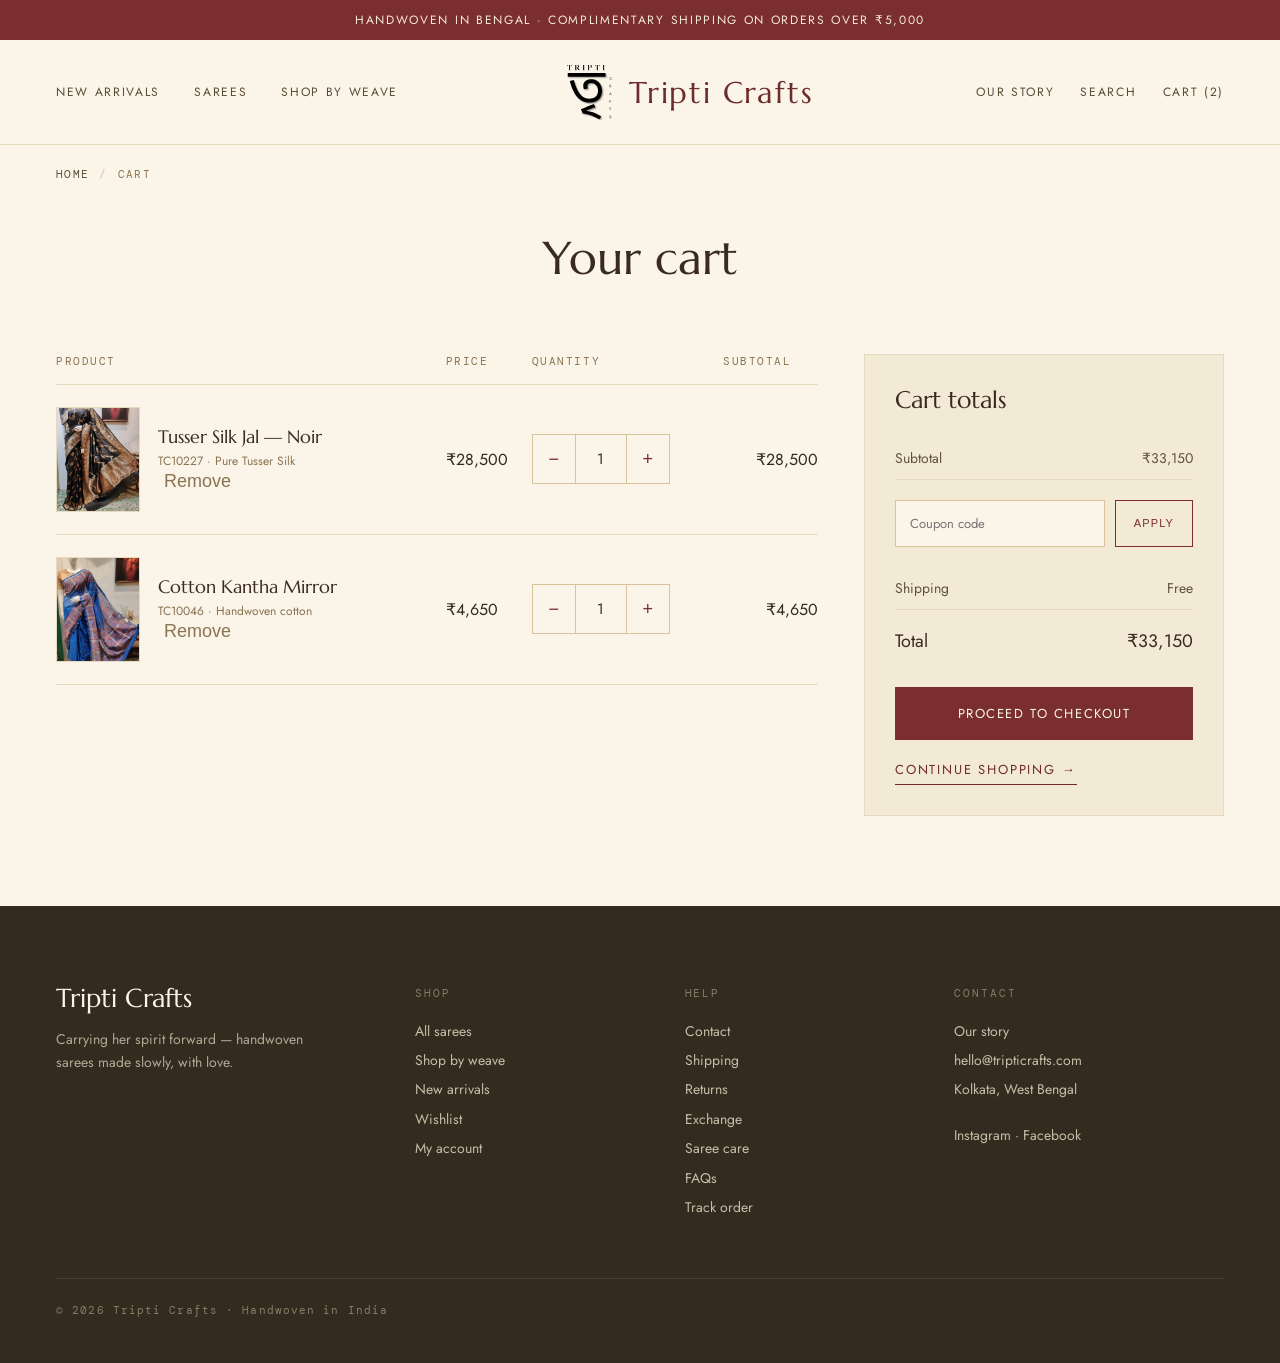
==== cart.html @ ef6ab00b "Add shop, track order, and wishlist pages with responsive design and navigation" ====
<!DOCTYPE html>
<html lang="en">
<head>
<meta charset="utf-8">
<meta name="viewport" content="width=device-width, initial-scale=1">
<title>Cart — Tripti Crafts</title>
<link rel="preconnect" href="https://fonts.googleapis.com">
<link rel="preconnect" href="https://fonts.gstatic.com" crossorigin>
<link href="https://fonts.googleapis.com/css2?family=Marcellus&family=Noto+Serif+Bengali:wght@400;500&family=Jost:wght@300;400;500&family=DM+Mono:wght@400;500&display=swap" rel="stylesheet">
<link rel="stylesheet" href="warm-heritage.css">
</head>
<body>

<div class="announce">Handwoven in Bengal · Complimentary shipping on orders over ₹5,000</div>

<div class="topbar">
  <input type="checkbox" id="nav-toggle" class="nav-toggle" hidden>
  <header class="hdr">
    <label for="nav-toggle" class="hdr__burger" aria-label="Toggle menu">
      <svg class="icon" viewBox="0 0 24 24" fill="none" stroke="currentColor" stroke-width="1.5" stroke-linecap="round" aria-hidden="true"><path d="M3 6h18M3 12h18M3 18h18"/></svg>
    </label>
    <nav class="hdr__nav hdr__nav--left">
      <a href="shop.html">New Arrivals</a>
      <a href="shop.html">Sarees</a>
      <a href="shop.html">Shop by Weave</a>
    </nav>
    <a href="index.html" class="hdr__brand"><img src="logo.svg" class="hdr__logo" alt=""><span>Tripti Crafts</span></a>
    <nav class="hdr__nav hdr__nav--right">
      <a href="our-story.html">Our Story</a>
      <a href="shop.html">Search</a>
      <a href="cart.html">Cart (2)</a>
    </nav>
    <div class="hdr__actions">
      <a href="wishlist.html" aria-label="Wishlist">
        <svg class="icon" viewBox="0 0 24 24" fill="none" stroke="currentColor" stroke-width="1.5" stroke-linecap="round" stroke-linejoin="round" aria-hidden="true"><path d="M12 20.5S3.8 15.4 3.8 9.6A4.3 4.3 0 0 1 12 7.7a4.3 4.3 0 0 1 8.2 1.9c0 5.8-8.2 10.9-8.2 10.9Z"/></svg>
      </a>
      <a href="cart.html" aria-label="Cart">
        <svg class="icon" viewBox="0 0 24 24" fill="none" stroke="currentColor" stroke-width="1.5" stroke-linecap="round" stroke-linejoin="round" aria-hidden="true"><path d="M5.5 8h13l-1 11.5a1.5 1.5 0 0 1-1.5 1.4H8a1.5 1.5 0 0 1-1.5-1.4Z"/><path d="M9 8V6.5a3 3 0 1 1 6 0V8"/></svg>
      </a>
    </div>
  </header>

  <div class="msearch">
    <form class="msearch__form" onsubmit="return false">
      <svg class="icon msearch__icon" viewBox="0 0 24 24" fill="none" stroke="currentColor" stroke-width="1.5" stroke-linecap="round" aria-hidden="true"><circle cx="11" cy="11" r="6.5"/><path d="m16 16 4.5 4.5"/></svg>
      <input type="search" placeholder="Search…" aria-label="Search sarees">
    </form>
  </div>

  <nav class="mcats" aria-label="Browse categories">
    <a href="shop.html">New Arrivals</a>
    <a href="shop.html">Tussar</a>
    <a href="shop.html">Kalamkari</a>
    <a href="shop.html">Kantha</a>
    <a href="shop.html">Khadi</a>
    <a href="shop.html">Pure Silk</a>
    <a href="shop.html">Kota</a>
  </nav>
</div>

<main>
<nav class="breadcrumb" aria-label="Breadcrumb"><a href="index.html">Home</a><span class="breadcrumb__sep">/</span><span>Cart</span></nav>
  <div class="page-head"><h1 class="page-head__title">Your cart</h1></div>
  <div class="woocommerce">
    <div class="cart-page">
      <div>
        <table class="shop_table">
          <thead><tr><th>Product</th><th>Price</th><th>Quantity</th><th class="text-right">Subtotal</th></tr></thead>
          <tbody>
            <tr>
              <td>
                <div class="cart-item">
                  <img class="cart-item__img" src="images/products/tc10227-noir.jpeg" alt="Tusser Silk Jal">
                  <div>
                    <div class="cart-item__name">Tusser Silk Jal — Noir</div>
                    <div class="cart-item__meta">TC10227 · Pure Tusser Silk</div>
                    <button class="cart-remove" aria-label="Remove item">Remove</button>
                  </div>
                </div>
              </td>
              <td>₹28,500</td>
              <td>
                <div class="quantity">
                  <button type="button" aria-label="Decrease">−</button>
                  <input type="text" value="1" aria-label="Quantity">
                  <button type="button" aria-label="Increase">+</button>
                </div>
              </td>
              <td class="text-right">₹28,500</td>
            </tr>
            <tr>
              <td>
                <div class="cart-item">
                  <img class="cart-item__img" src="images/products/tc10230-azure-kantha.jpeg" alt="Cotton Kantha Mirror">
                  <div>
                    <div class="cart-item__name">Cotton Kantha Mirror</div>
                    <div class="cart-item__meta">TC10046 · Handwoven cotton</div>
                    <button class="cart-remove" aria-label="Remove item">Remove</button>
                  </div>
                </div>
              </td>
              <td>₹4,650</td>
              <td>
                <div class="quantity">
                  <button type="button" aria-label="Decrease">−</button>
                  <input type="text" value="1" aria-label="Quantity">
                  <button type="button" aria-label="Increase">+</button>
                </div>
              </td>
              <td class="text-right">₹4,650</td>
            </tr>
          </tbody>
        </table>
      </div>
      <aside class="cart_totals">
        <h2>Cart totals</h2>
        <div class="totals-row"><span>Subtotal</span><span>₹33,150</span></div>
        <div class="coupon">
          <input type="text" placeholder="Coupon code" aria-label="Coupon code">
          <button type="button">Apply</button>
        </div>
        <div class="totals-row"><span>Shipping</span><span>Free</span></div>
        <div class="totals-row totals-row--grand"><span>Total</span><span>₹33,150</span></div>
        <a href="checkout.html" class="btn btn--full single_add_to_cart_button" style="margin-top:22px;display:block;text-align:center;">Proceed to checkout</a>
        <a href="shop.html" class="link-underline" style="margin-top:20px;">Continue shopping →</a>
      </aside>
    </div>
  </div>
</main>

<footer class="footer">
  <div class="footer__grid">
    <div class="footer__brand">
      <div class="footer__wordmark">Tripti Crafts</div>
      <p class="footer__tag">Carrying her spirit forward — handwoven sarees made slowly, with love.</p>
    </div>
    <div class="footer__col">
      <div class="footer__label">Shop</div>
      <div><a href="shop.html">All sarees</a></div>
      <div><a href="shop.html">Shop by weave</a></div>
      <div><a href="shop.html">New arrivals</a></div>
      <div><a href="wishlist.html">Wishlist</a></div>
      <div><a href="my-account.html">My account</a></div>
    </div>
    <div class="footer__col">
      <div class="footer__label">Help</div>
      <div><a href="contact.html">Contact</a></div>
      <div><a href="shipping.html">Shipping</a></div>
      <div><a href="returns.html">Returns</a></div>
      <div><a href="exchange.html">Exchange</a></div>
      <div><a href="saree-care.html">Saree care</a></div>
      <div><a href="faq.html">FAQs</a></div>
      <div><a href="track-order.html">Track order</a></div>
    </div>
    <div class="footer__col">
      <div class="footer__label">Contact</div>
      <div><a href="our-story.html">Our story</a></div>
      <div>hello@tripticrafts.com</div>
      <div>Kolkata, West Bengal</div>
      <div class="footer__social"><a href="#">Instagram</a> · <a href="#">Facebook</a></div>
    </div>
  </div>
  <div class="footer__copy">© 2026 Tripti Crafts · Handwoven in India</div>
</footer>

<nav class="appbar" aria-label="Quick navigation">
  <a class="appbar__item" href="my-account.html">
    <svg class="icon" viewBox="0 0 24 24" fill="none" stroke="currentColor" stroke-width="1.5" stroke-linecap="round" stroke-linejoin="round" aria-hidden="true"><circle cx="12" cy="8" r="3.5"/><path d="M4.5 20a7.5 7.5 0 0 1 15 0"/></svg>
    <span>Login</span>
  </a>
  <a class="appbar__item" href="shop.html">
    <svg class="icon" viewBox="0 0 24 24" fill="none" stroke="currentColor" stroke-width="1.5" aria-hidden="true"><rect x="3.5" y="3.5" width="7" height="7"/><rect x="13.5" y="3.5" width="7" height="7"/><rect x="3.5" y="13.5" width="7" height="7"/><rect x="13.5" y="13.5" width="7" height="7"/></svg>
    <span>Categories</span>
  </a>
  <a class="appbar__item appbar__item--center" href="shop.html" aria-label="Search">
    <span class="appbar__fab">
      <svg class="icon" viewBox="0 0 24 24" fill="none" stroke="currentColor" stroke-width="1.6" stroke-linecap="round" aria-hidden="true"><circle cx="11" cy="11" r="6.5"/><path d="m16 16 4.5 4.5"/></svg>
    </span>
    <span>Search</span>
  </a>
  <a class="appbar__item" href="wishlist.html">
    <svg class="icon" viewBox="0 0 24 24" fill="none" stroke="currentColor" stroke-width="1.5" stroke-linecap="round" stroke-linejoin="round" aria-hidden="true"><path d="M12 20.5S3.8 15.4 3.8 9.6A4.3 4.3 0 0 1 12 7.7a4.3 4.3 0 0 1 8.2 1.9c0 5.8-8.2 10.9-8.2 10.9Z"/></svg>
    <span>Wishlist</span>
  </a>
  <a class="appbar__item" href="cart.html">
    <svg class="icon" viewBox="0 0 24 24" fill="none" stroke="currentColor" stroke-width="1.5" stroke-linecap="round" stroke-linejoin="round" aria-hidden="true"><path d="M5.5 8h13l-1 11.5a1.5 1.5 0 0 1-1.5 1.4H8a1.5 1.5 0 0 1-1.5-1.4Z"/><path d="M9 8V6.5a3 3 0 1 1 6 0V8"/></svg>
    <span>Cart</span>
  </a>
</nav>

<script>
(function () {
  var bar = document.querySelector('.appbar');
  if (!bar) return;
  var last = window.pageYOffset;
  var THRESHOLD = 8, REVEAL_AT = 90;
  window.addEventListener('scroll', function () {
    var y = window.pageYOffset, dy = y - last;
    if (Math.abs(dy) < THRESHOLD) return;
    last = y;
    bar.classList.toggle('appbar--hidden', y > REVEAL_AT && dy > 0);
  }, { passive: true });
})();

</script>
</body>
</html>
---- warm-heritage.css ----
/* ===== Direction 1b — Warm Heritage ===== */
/* Every colour in this file comes from the tokens below — change a value here
   and it propagates across the whole site. */
:root {
  /* accents */
  --maroon:        #7a2e2e;  /* primary accent: buttons, announce bar, makers band */
  --maroon-deep:   #6e2b2b;  /* links, outlines — a touch darker */
  --maroon-shade:  #5e2525;  /* darkest, used in the makers weave texture */
  --maroon-tint:   #732f2f;  /* lighter stripe in the makers weave texture */
  --gold:          #a97d3a;  /* ornament lines, product codes, hover */
  --gold-light:    #d9b98a;  /* gold on dark surfaces */
  --gold-pale:     #fbeedb;  /* palest gold, text on maroon */
  --amber:         #c98a2c;  /* low-stock warning dot */
  /* heritage green — Deep Bottle, the chosen shade; tints derive from it */
  --green:         #123d1a;
  --green-bright:  #1f5a2c;  /* divider diamond */

  /* surfaces */
  --cream:         #faf4e9;  /* page background */
  --cream-warm:    #f3ead6;  /* alternating section background */
  --cream-soft:    #f6e9d6;  /* text on the announce bar */
  --line:          #e6d9bf;  /* hairline borders on cream */
  --line-gold:     #d8c39a;  /* divider lines, input borders */

  /* text */
  --ink:           #332a20;  /* body text + footer background */
  --ink-heading:   #3a2a20;  /* headings */
  --ink-price:     #3a342a;
  --ink-body:      #5f5340;  /* paragraph copy */
  --ink-muted:     #5a4b34;  /* nav, labels */
  --ink-caption:   #4a4034;  /* placeholder captions */
  --ink-faint:     #8a7350;  /* fine print, sub-labels */
  --on-maroon:     #f4e4cf;  /* text on the maroon band */
  --on-maroon-dim: #e6cfb4;

  /* placeholder weave textures */
  --ph-a:          #ecdcc3;
  --ph-b:          #f3e6cf;
  --ph-c:          #e6d3b8;
  --ph-d:          #efe0c6;
  --ph-e:          #e9d8bb;
  --ph-f:          #e2cdb0;
  --ph-g:          #e9d6b8;
  --ph-h:          #f1e2c6;
  --ph-i:          #e6d3b3;
  --ph-j:          #efe0c4;

  /* footer */
  --footer-bg:     #332a20;
  --footer-text:   #e6ddcb;
  --footer-col:    #c8bda6;
  --footer-tag:    #b3a892;
  --footer-label:  #8a7d66;
  --footer-rule:   #47402f;

  /* neutrals */
  --white:         #fff;
  --scrim-light:   rgba(255,255,255,.75);
  --scrim-dark:    rgba(0,0,0,.35);
  --caption-brdr:  rgba(74,64,52,.25);
  --orn-line:      rgba(169,125,58,.6);
}
* { box-sizing: border-box; }
body {
  margin: 0;
  -webkit-font-smoothing: antialiased;
  text-rendering: optimizeLegibility;
  font-family: 'Jost', sans-serif;
  background: var(--cream);
  color: var(--ink);
}
a { color: var(--maroon-deep); text-decoration: none; }
a:hover { color: var(--gold); }
img { display: block; max-width: 100%; }

/* placeholders */
.ph {
  position: relative;
  background: repeating-linear-gradient(135deg,var(--ph-a),var(--ph-a) 11px,var(--ph-b) 11px,var(--ph-b) 22px);
  display: flex;
  align-items: flex-end;
}
.ph__cap {
  font-family: 'DM Mono', monospace;
  font-size: 10px;
  letter-spacing: .12em;
  text-transform: uppercase;
  color: var(--ink-caption);
  background: var(--scrim-light);
  padding: 5px 9px;
  border: 1px solid var(--caption-brdr);
  margin: 16px;
}
.ph__cap--dark { color: var(--on-maroon); background: var(--scrim-dark); border: 0; }
.ratio-45 { aspect-ratio: 4/5; }

.eyebrow {
  font-family: 'DM Mono', monospace;
  font-size: 12px;
  letter-spacing: .24em;
  text-transform: uppercase;
  margin: 0 0 20px;
}
.eyebrow--accent { color: var(--maroon); }
.eyebrow--gold { color: var(--gold-light); }

.body { max-width: 520px; font-size: 16px; line-height: 1.8; color: var(--ink-body); margin: 0 0 18px; }

.section-title {
  font-family: 'Marcellus', serif;
  font-weight: 400;
  font-size: 40px;
  margin: 0;
  color: var(--ink-heading);
}

.link-underline {
  font-size: 13px;
  letter-spacing: .14em;
  text-transform: uppercase;
  border-bottom: 1px solid var(--maroon-deep);
  padding-bottom: 5px;
  width: fit-content;
  display: inline-block;
}

.btn {
  font-size: 13px;
  letter-spacing: .12em;
  text-transform: uppercase;
  display: inline-block;
}
.btn--solid { background: var(--maroon); color: var(--cream); padding: 16px 30px; }
.btn--solid:hover { color: var(--white); }
.btn--outline { border: 1px solid var(--maroon-deep); color: var(--maroon-deep); padding: 15px 28px; }
.btn--outline-gold { border: 1px solid var(--gold-light); color: var(--gold-pale); padding: 14px 26px; width: fit-content; }

/* announcement */
.announce {
  background: var(--maroon);
  color: var(--cream-soft);
  text-align: center;
  font-size: 12px;
  letter-spacing: .14em;
  text-transform: uppercase;
  padding: 11px;
}

/* header */
.hdr {
  position: relative;
  display: flex;
  align-items: center;
  justify-content: space-between;
  padding: 24px 56px;
  border-bottom: 1px solid var(--line);
}
.hdr__brand {
  display: inline-flex;
  align-items: center;
  gap: 12px;
  font-family: 'Marcellus', serif;
  font-size: 30px;
  letter-spacing: .06em;
  color: var(--maroon-deep);
}
.hdr__logo { height: 56px; width: auto; flex: 0 0 auto; }
.hdr__brand-bn { font-family: 'Noto Serif Bengali', 'Marcellus', serif; }
.hdr__nav {
  display: flex;
  gap: 34px;
  font-size: 12px;
  letter-spacing: .14em;
  text-transform: uppercase;
  color: var(--ink-muted);
}
.hdr__nav a { color: var(--ink-muted); }
.hdr__nav--right { gap: 26px; }
.hdr__burger, .hdr__cart { display: none; }
.icon { width: 22px; height: 22px; display: block; }

/* mobile-only header extras — hidden on desktop */
.hdr__actions, .msearch, .mcats, .appbar { display: none; }

/* hero */
.hero { display: grid; grid-template-columns: 1fr 1.15fr; }
.hero__text {
  padding: 92px 56px;
  display: flex;
  flex-direction: column;
  justify-content: center;
  background: var(--cream-warm);
}
.eyebrow--accent { margin-bottom: 26px; }
.hero__title {
  font-family: 'Marcellus', serif;
  font-weight: 400;
  font-size: 66px;
  line-height: 1.06;
  margin: 0;
  color: var(--ink-heading);
}
.hero__body { max-width: 400px; font-size: 16px; line-height: 1.7; color: var(--ink-body); margin: 30px 0 38px; }
.btn-row { display: flex; gap: 16px; align-items: center; }

.hero__img { min-height: 620px; }
.hero__img .ph__cap { margin: 30px; }

/* hero slider */
.hero__slider { position: relative; overflow: hidden; touch-action: pan-y; cursor: grab; }
.hero__slider:active { cursor: grabbing; }
.hero__track { display: flex; height: 100%; will-change: transform; }
.hero__slide {
  position: relative;
  flex: 0 0 100%;
  min-height: inherit;
  align-items: flex-end;
}
/* vary the weave tint per slide so the rotation reads clearly */
.hero__slide:nth-child(2) { background: repeating-linear-gradient(135deg,var(--ph-c),var(--ph-c) 11px,var(--ph-d) 11px,var(--ph-d) 22px); }
.hero__slide:nth-child(3) { background: repeating-linear-gradient(135deg,var(--ph-e),var(--ph-e) 11px,var(--gold-light) 11px,var(--gold-light) 22px); }
.hero__slide:nth-child(4) { background: repeating-linear-gradient(135deg,var(--ph-f),var(--ph-f) 11px,var(--ph-a) 11px,var(--ph-a) 22px); }
.hero__slide .ph__cap { margin: 30px; }

.hero__dots {
  position: absolute; z-index: 3;
  left: 0; right: 0; bottom: 18px;
  display: flex; justify-content: center; gap: 9px;
}
.hero__dot {
  width: 9px; height: 9px; padding: 0;
  border-radius: 50%;
  border: 1px solid var(--maroon);
  background: transparent;
  cursor: pointer;
  transition: background .3s ease, transform .3s ease;
}
.hero__dot.is-active { background: var(--maroon); transform: scale(1.15); }

@media (prefers-reduced-motion: reduce) {
  .hero__track { transition: none !important; }
}
.orn-frame { position: absolute; top: 22px; left: 22px; right: 22px; bottom: 22px; border: 1px solid var(--orn-line); pointer-events: none; }
.orn-corner { position: absolute; width: 26px; height: 26px; }
.orn-corner--tl { top: 14px; left: 14px; border-top: 2px solid var(--gold); border-left: 2px solid var(--gold); }
.orn-corner--br { bottom: 14px; right: 14px; border-bottom: 2px solid var(--gold); border-right: 2px solid var(--gold); }

/* divider */
.divider { display: flex; align-items: center; justify-content: center; gap: 18px; padding: 44px 0; }
.divider__line { height: 1px; width: 110px; background: var(--line-gold); }
.divider__line--sm { width: 90px; }
.divider__diamond { width: 9px; height: 9px; background: var(--green-bright); transform: rotate(45deg); }
.divider__diamond--gold { width: 8px; height: 8px; background: var(--gold); }

/* story ribbon */
.story { display: grid; grid-template-columns: .9fr 1.1fr; align-items: stretch; padding: 40px 56px 90px; }
.story__img {
  min-height: 460px;
  background: repeating-linear-gradient(45deg,var(--ph-g),var(--ph-g) 12px,var(--ph-h) 12px,var(--ph-h) 24px);
  margin-right: 56px;
}
.story__text { display: flex; flex-direction: column; justify-content: center; }
.story__title {
  font-family: 'Marcellus', serif;
  font-weight: 400;
  font-size: 46px;
  line-height: 1.12;
  margin: 0 0 24px;
  color: var(--ink-heading);
}
.story__text .body:last-of-type { margin-bottom: 30px; }

/* shop by weave */
.weave { background: var(--cream-warm); padding: 82px 56px; }
.weave__head { text-align: center; margin-bottom: 52px; }
.weave__head .eyebrow { margin-bottom: 14px; }
.weave__grid { display: grid; grid-template-columns: repeat(6,1fr); gap: 26px; }
.weave__item { text-align: center; }
.weave__circle {
  aspect-ratio: 1;
  border-radius: 50%;
  background: repeating-linear-gradient(135deg,var(--ph-i),var(--ph-i) 9px,var(--ph-j) 9px,var(--ph-j) 18px);
}
.weave__label { margin-top: 16px; font-size: 14px; letter-spacing: .08em; text-transform: uppercase; color: var(--ink-muted); }

/* favourites */
.favourites { padding: 88px 56px; }
.section-head { display: flex; justify-content: space-between; align-items: baseline; margin-bottom: 44px; }
.section-head .eyebrow { margin-bottom: 12px; }
.grid-4 { display: grid; grid-template-columns: repeat(4,1fr); gap: 30px; }
.product__img { position: relative; display: block; }
.product__img img { width: 100%; height: 100%; object-fit: cover; display: block; }
.product__code { font-family: 'DM Mono', monospace; font-size: 11px; letter-spacing: .1em; color: var(--gold); margin: 10px 0 0; }
.product__weight { font-size: 12px; color: var(--ink-faint); }
.mark {
  position: absolute;
  top: 12px;
  left: 12px;
  background: var(--green);
  color: var(--gold-light);
  font-family: 'DM Mono', monospace;
  font-size: 10px;
  letter-spacing: .12em;
  text-transform: uppercase;
  border: 1px solid var(--gold);
  padding: 5px 9px;
}
.product__name { font-family: 'Marcellus', serif; font-size: 20px; margin: 16px 0 0; color: var(--ink-heading); }
.product__sub { font-size: 12px; letter-spacing: .05em; color: var(--ink-faint); margin: 3px 0 0; }
.stock { display: flex; align-items: center; gap: 6px; margin-top: 6px; }
.stock__dot { width: 6px; height: 6px; border-radius: 50%; background: var(--green); }
.stock__label { font-size: 11px; letter-spacing: .08em; text-transform: uppercase; color: var(--green); }
.stock--low .stock__dot { background: var(--amber); }
.stock--low .stock__label { color: var(--gold); }
.product__foot { display: flex; justify-content: space-between; align-items: center; margin-top: 14px; }
.product__price { font-size: 15px; color: var(--ink-price); }
.add {
  font-size: 11px;
  letter-spacing: .12em;
  text-transform: uppercase;
  border: 1px solid var(--maroon);
  color: var(--maroon);
  padding: 8px 14px;
}

/* makers */
.makers { background: var(--maroon); color: var(--on-maroon); display: grid; grid-template-columns: 1.1fr 1fr; }
.makers__img {
  position: relative;
  min-height: 440px;
  background: repeating-linear-gradient(45deg,var(--maroon-shade),var(--maroon-shade) 13px,var(--maroon-tint) 13px,var(--maroon-tint) 26px);
  display: flex;
  align-items: flex-end;
}
.makers__img .ph__cap { margin: 18px; }
.makers__text { padding: 88px 56px; display: flex; flex-direction: column; justify-content: center; }
.makers__text .eyebrow { margin-bottom: 22px; }
.makers__title { font-family: 'Marcellus', serif; font-weight: 400; font-size: 42px; line-height: 1.14; margin: 0 0 22px; color: var(--gold-pale); }
.makers__body { max-width: 440px; font-size: 16px; line-height: 1.8; color: var(--on-maroon-dim); margin: 0 0 30px; }

/* values */
.values { display: grid; grid-template-columns: repeat(4,1fr); background: color-mix(in srgb, var(--green) 10%, var(--cream)); border-top: 1px solid color-mix(in srgb, var(--green) 22%, var(--line)); border-bottom: 1px solid color-mix(in srgb, var(--green) 22%, var(--line)); }
.values__cell { padding: 40px 24px; text-align: center; border-right: 1px solid color-mix(in srgb, var(--green) 22%, var(--line)); }
.values__cell:last-child { border-right: 0; }
.values__diamond { display: block; width: 8px; height: 8px; background: var(--green); transform: rotate(45deg); margin: 0 auto 14px; }
.values__label { font-size: 13px; letter-spacing: .1em; text-transform: uppercase; color: color-mix(in srgb, var(--green) 55%, var(--ink-muted)); }

/* newsletter section */
.newsletter-sec { background: var(--cream-warm); padding: 88px 56px; text-align: center; }
.newsletter-sec .divider { padding: 0 0 26px; }
.newsletter-sec .eyebrow { margin-bottom: 16px; }
.newsletter-sec__title {
  font-family: 'Marcellus', serif;
  font-weight: 400;
  font-size: 44px;
  line-height: 1.1;
  margin: 0 auto 18px;
  color: var(--ink-heading);
  max-width: 640px;
}
.newsletter-sec__body { max-width: 520px; margin: 0 auto 34px; font-size: 16px; line-height: 1.75; color: var(--ink-body); }
.subscribe { display: flex; gap: 12px; max-width: 520px; margin: 0 auto; }
.subscribe input {
  flex: 1;
  background: var(--cream);
  border: 1px solid var(--line-gold);
  color: var(--ink-heading);
  padding: 16px 18px;
  font-family: 'Jost', sans-serif;
  font-size: 14px;
  outline: none;
}
.subscribe button {
  background: var(--maroon);
  color: var(--cream);
  border: 0;
  font-family: 'Jost', sans-serif;
  font-size: 13px;
  letter-spacing: .12em;
  text-transform: uppercase;
  padding: 16px 30px;
  white-space: nowrap;
  cursor: pointer;
}
.newsletter-sec__fine { font-size: 12px; color: var(--ink-faint); margin: 16px 0 0; letter-spacing: .03em; }

/* footer */
.footer { background: var(--footer-bg); color: var(--footer-text); padding: 76px 56px 46px; }
.footer__grid { display: grid; grid-template-columns: 1.4fr 1fr 1fr 1.2fr; gap: 44px; }
.footer__wordmark { font-family: 'Marcellus', serif; font-size: 26px; color: var(--cream); }
.footer__tag { font-size: 14px; line-height: 1.7; color: var(--footer-tag); margin-top: 14px; max-width: 280px; }
.footer__col { font-size: 14px; line-height: 2.1; color: var(--footer-col); }
.footer__col a { color: inherit; }
.footer__col a:hover { color: var(--gold-light); }
.footer__label { font-family: 'DM Mono', monospace; font-size: 11px; letter-spacing: .18em; text-transform: uppercase; color: var(--footer-label); margin-bottom: 12px; }
.footer__social { margin-top: 16px; }
.footer__social a { color: var(--footer-col); }
.footer__copy { margin-top: 56px; padding-top: 24px; border-top: 1px solid var(--footer-rule); font-family: 'DM Mono', monospace; font-size: 11px; letter-spacing: .1em; color: var(--footer-label); }

/* ===== Our Story page ===== */
.eyebrow--green { color: var(--green-bright); }

/* page hero */
.ostory-hero {
  display: grid;
  grid-template-columns: 1.05fr .95fr;
  gap: 64px;
  align-items: center;
  padding: 84px 56px 74px;
  background:
    radial-gradient(120% 120% at 100% 0, color-mix(in srgb, var(--green) 7%, transparent), transparent 60%),
    var(--cream);
}
.ostory-hero__text { max-width: 560px; }
.ostory-hero__title {
  font-family: 'Marcellus', serif;
  font-weight: 400;
  font-size: 62px;
  line-height: 1.08;
  margin: 0 0 28px;
  color: var(--ink-heading);
}
.ostory-hero__lead { font-size: 17px; line-height: 1.85; color: var(--ink-body); margin: 0 0 32px; max-width: 480px; }
.ostory-hero__meta { display: flex; align-items: center; gap: 16px; }
.ostory-hero__sign { font-family: 'DM Mono', monospace; font-size: 12px; letter-spacing: .16em; text-transform: uppercase; color: var(--green); }
.ostory-hero__rule { height: 1px; width: 40px; background: var(--line-gold); }
.ostory-hero__note { font-family: 'DM Mono', monospace; font-size: 12px; letter-spacing: .14em; text-transform: uppercase; color: var(--ink-faint); }
.ostory-hero__frame { position: relative; }
.ostory-hero__img { width: 100%; overflow: hidden; background: var(--ph-a); }
.ostory-hero__img img { width: 100%; height: 100%; object-fit: cover; }
.ostory-hero__frame .orn-corner--tl { top: -10px; left: -10px; border-top: 2px solid var(--green-bright); border-left: 2px solid var(--green-bright); }
.ostory-hero__frame .orn-corner--br { bottom: -10px; right: -10px; border-bottom: 2px solid var(--green-bright); border-right: 2px solid var(--green-bright); }

/* pull-quotes */
.pull { text-align: center; padding: 74px 56px; max-width: 900px; margin: 0 auto; }
.pull__mark { display: block; width: 10px; height: 10px; background: var(--green-bright); transform: rotate(45deg); margin: 0 auto 30px; }
.pull__q { font-family: 'Marcellus', serif; font-size: 34px; line-height: 1.4; color: var(--ink-heading); margin: 0 0 22px; }
.pull__by { font-size: 16px; line-height: 1.85; color: var(--ink-body); max-width: 620px; margin: 0 auto; }

/* alternating chapters */
.chapter { display: grid; grid-template-columns: 1fr 1.05fr; align-items: center; gap: 64px; padding: 34px 56px 60px; }
.chapter--warm { background: var(--cream-warm); padding-top: 60px; }
.chapter__media { align-self: stretch; }
.chapter__img {
  min-height: 480px; height: 100%;
  background: repeating-linear-gradient(45deg,var(--ph-g),var(--ph-g) 12px,var(--ph-h) 12px,var(--ph-h) 24px);
  align-items: flex-end;
  overflow: hidden;
}
.chapter__img img { width: 100%; height: 100%; object-fit: cover; display: block; }
.chapter--rev .chapter__media { order: 2; }
.chapter__text { max-width: 520px; }
.chapter__num { font-family: 'DM Mono', monospace; font-size: 12px; letter-spacing: .18em; text-transform: uppercase; color: var(--green); margin: 0 0 18px; }
.chapter__title { font-family: 'Marcellus', serif; font-weight: 400; font-size: 38px; line-height: 1.16; margin: 0 0 22px; color: var(--ink-heading); }
.chapter__quote { font-family: 'Marcellus', serif; font-size: 21px; line-height: 1.5; color: var(--green); border-left: 2px solid var(--green-bright); padding-left: 20px; margin: 26px 0 0; }

/* belief band (bostro) */
.belief { background: color-mix(in srgb, var(--green) 9%, var(--cream)); border-top: 1px solid color-mix(in srgb, var(--green) 20%, var(--line)); border-bottom: 1px solid color-mix(in srgb, var(--green) 20%, var(--line)); padding: 78px 56px; }
.belief__inner { max-width: 860px; margin: 0 auto; text-align: center; }
.belief__title { font-family: 'Marcellus', serif; font-weight: 400; font-size: 40px; line-height: 1.2; margin: 0 0 24px; color: var(--ink-heading); }
.belief__body { font-size: 17px; line-height: 1.9; color: var(--ink-body); max-width: 640px; margin: 0 auto; }

/* the welcome */
.welcome { padding: 84px 56px; }
.welcome__head { text-align: center; max-width: 640px; margin: 0 auto 52px; }
.welcome__head .eyebrow { margin-bottom: 14px; }
.welcome__lead { font-size: 16px; line-height: 1.8; color: var(--ink-body); margin: 18px 0 0; }
.welcome__grid { display: grid; grid-template-columns: repeat(3,1fr); gap: 26px; max-width: 1000px; margin: 0 auto; }
.welcome__card { background: var(--cream-warm); border: 1px solid var(--line); padding: 38px 30px; }
.welcome__mark { display: block; width: 8px; height: 8px; background: var(--green-bright); transform: rotate(45deg); margin: 0 0 20px; }
.welcome__t { font-family: 'Marcellus', serif; font-weight: 400; font-size: 23px; margin: 0 0 12px; color: var(--ink-heading); }
.welcome__p { font-size: 15px; line-height: 1.75; color: var(--ink-body); margin: 0; }

/* journey */
.journey { background: var(--cream-warm); padding: 84px 56px; }
.journey__head { text-align: center; margin-bottom: 54px; }
.journey__head .eyebrow { margin-bottom: 14px; }
.journey__steps { list-style: none; margin: 0 auto; padding: 0; max-width: 1080px; display: grid; grid-template-columns: repeat(4,1fr); gap: 30px; counter-reset: none; }
.journey__step { position: relative; padding-top: 26px; border-top: 1px solid var(--line-gold); }
.journey__n { font-family: 'DM Mono', monospace; font-size: 13px; letter-spacing: .12em; color: var(--green-bright); display: block; margin-bottom: 14px; }
.journey__t { font-family: 'Marcellus', serif; font-weight: 400; font-size: 22px; margin: 0 0 10px; color: var(--ink-heading); }
.journey__p { font-size: 15px; line-height: 1.7; color: var(--ink-body); margin: 0; }

/* three threads */
.threads { padding: 86px 56px; }
.threads__head { text-align: center; max-width: 680px; margin: 0 auto 52px; }
.threads__head .eyebrow { margin-bottom: 14px; }
.threads__lead { font-size: 16px; line-height: 1.8; color: var(--ink-body); margin: 18px 0 0; }
.threads__grid { display: grid; grid-template-columns: repeat(3,1fr); gap: 30px; max-width: 1080px; margin: 0 auto; }
.thread__img { aspect-ratio: 4/5; background: repeating-linear-gradient(135deg,var(--ph-i),var(--ph-i) 10px,var(--ph-j) 10px,var(--ph-j) 20px); align-items: flex-end; }
.thread__region { font-family: 'DM Mono', monospace; font-size: 11px; letter-spacing: .16em; text-transform: uppercase; color: var(--green-bright); margin: 18px 0 6px; }
.thread__name { font-family: 'Marcellus', serif; font-weight: 400; font-size: 25px; margin: 0 0 10px; color: var(--ink-heading); }
.thread__note { font-size: 14px; line-height: 1.7; color: var(--ink-body); margin: 0; }
.threads__foot { text-align: center; font-family: 'Marcellus', serif; font-size: 26px; color: var(--green); margin: 58px 0 0; }

/* shared growth — deep green band */
.manifesto {
  background:
    repeating-linear-gradient(45deg, color-mix(in srgb, var(--green) 88%, #000) 0, color-mix(in srgb, var(--green) 88%, #000) 14px, var(--green) 14px, var(--green) 28px);
  color: var(--gold-pale);
  padding: 92px 56px;
}
.manifesto__inner { max-width: 720px; margin: 0 auto; text-align: center; }
.manifesto__inner .eyebrow { margin-bottom: 20px; }
.manifesto__title { font-family: 'Marcellus', serif; font-weight: 400; font-size: 42px; line-height: 1.16; margin: 0 0 26px; color: var(--gold-pale); }
.manifesto__body { font-size: 16px; line-height: 1.85; color: var(--on-maroon-dim); margin: 0 auto 20px; max-width: 600px; }
.manifesto__body:last-of-type { margin-bottom: 34px; }

/* closing */
.closing { text-align: center; padding: 84px 56px; max-width: 860px; margin: 0 auto; }
.closing .pull__mark { background: var(--green-bright); }
.closing__q { font-family: 'Marcellus', serif; font-weight: 400; font-size: 40px; line-height: 1.2; margin: 0 0 24px; color: var(--ink-heading); }
.closing__body { font-size: 16px; line-height: 1.9; color: var(--ink-body); max-width: 620px; margin: 0 auto; }

/* bengali lexicon */
.lexicon {
  display: grid;
  grid-template-columns: repeat(5,1fr);
  background: color-mix(in srgb, var(--green) 10%, var(--cream));
  border-top: 1px solid color-mix(in srgb, var(--green) 22%, var(--line));
  border-bottom: 1px solid color-mix(in srgb, var(--green) 22%, var(--line));
}
.lexicon__item { padding: 36px 20px; text-align: center; border-right: 1px solid color-mix(in srgb, var(--green) 18%, var(--line)); }
.lexicon__item:last-child { border-right: 0; }
.lexicon__bn { display: block; font-family: 'Noto Serif Bengali', serif; font-size: 30px; color: var(--green); margin-bottom: 8px; }
.lexicon__en { font-family: 'DM Mono', monospace; font-size: 11px; letter-spacing: .12em; text-transform: uppercase; color: color-mix(in srgb, var(--green) 55%, var(--ink-muted)); }

/* ===== Responsive ===== */
@media (max-width: 768px) {
  .ostory-hero { grid-template-columns: 1fr; gap: 34px; padding: 40px 24px 44px; text-align: center; }
  .ostory-hero__frame { order: -1; }
  .ostory-hero__text { margin: 0 auto; }
  .ostory-hero__title { font-size: 38px; }
  .ostory-hero__lead { font-size: 15px; margin-left: auto; margin-right: auto; }
  .ostory-hero__meta { justify-content: center; }

  .pull { padding: 48px 24px; }
  .pull__q { font-size: 24px; }
  .pull__by { font-size: 14px; }

  .chapter { grid-template-columns: 1fr; gap: 24px; padding: 40px 24px; text-align: center; }
  .chapter--rev .chapter__media { order: -1; }
  .chapter__media { order: -1; }
  .chapter__img { min-height: 300px; }
  .chapter__text { margin: 0 auto; }
  .chapter__title { font-size: 28px; }
  .chapter__quote { text-align: left; font-size: 18px; }

  .belief { padding: 48px 24px; }
  .belief__title { font-size: 28px; }
  .belief__body { font-size: 15px; }

  .welcome { padding: 48px 24px; }
  .welcome__grid { grid-template-columns: 1fr; gap: 16px; }

  .journey { padding: 48px 24px; }
  .journey__steps { grid-template-columns: 1fr; gap: 22px; }

  .threads { padding: 48px 24px; }
  .threads__grid { grid-template-columns: 1fr; gap: 24px; }
  .threads__foot { font-size: 21px; margin-top: 38px; }

  .manifesto { padding: 52px 24px; }
  .manifesto__title { font-size: 28px; }
  .manifesto__body { font-size: 14px; }

  .closing { padding: 48px 24px; }
  .closing__q { font-size: 28px; }
  .closing__body { font-size: 14px; }

  .lexicon { grid-template-columns: 1fr 1fr; }
  .lexicon__item:nth-child(2) { border-right: 0; }
  .lexicon__item { border-bottom: 1px solid color-mix(in srgb, var(--green) 16%, var(--line)); }
  .lexicon__item:nth-last-child(-n+1) { border-bottom: 0; }
}

@media (max-width: 768px) {
  .announce { font-size: 10px; letter-spacing: .08em; padding: 9px; }
  .hdr { padding: 16px 20px; }
  .hdr__burger { display: flex; align-items: center; flex: 1; cursor: pointer; color: var(--ink-muted); }
  .hdr__brand { font-size: 21px; justify-content: center; gap: 8px; }
  .hdr__logo { height: 42px; }
  .hdr__brand span { display: none; }
  .hdr__actions { display: flex; flex: 1; justify-content: flex-end; align-items: center; gap: 18px; }
  .hdr__actions a { color: var(--ink-muted); display: flex; }
  .hdr__nav {
    display: none;
    position: absolute;
    left: 0; right: 0; top: 100%;
    flex-direction: column;
    gap: 0;
    background: var(--cream);
    border-bottom: 1px solid var(--line);
    padding: 8px 20px;
    z-index: 50;
  }
  .hdr__nav a { padding: 12px 0; }
  .hdr__nav--left { top: 100%; }
  .hdr__nav--right { display: none; }
  .nav-toggle:checked ~ .hdr .hdr__nav--left { display: flex; }

  /* mobile header stack: header + search + categories — scrolls with the page */
  .topbar { background: var(--cream); }
  .hdr { border-bottom: 0; }

  .msearch { display: block; padding: 0 20px 12px; }
  .msearch__form {
    display: flex;
    align-items: center;
    gap: 10px;
    background: var(--cream);
    border: 1px solid var(--line-gold);
    border-radius: 999px;
    padding: 10px 16px;
  }
  .msearch__icon { width: 18px; height: 18px; color: var(--ink-faint); flex: 0 0 auto; }
  .msearch input {
    flex: 1;
    min-width: 0;
    border: 0;
    background: transparent;
    outline: none;
    font-family: 'Jost', sans-serif;
    font-size: 14px;
    color: var(--ink-heading);
  }
  .msearch input::placeholder { color: var(--ink-faint); }
  .msearch input::-webkit-search-cancel-button { -webkit-appearance: none; }

  .mcats {
    display: flex;
    overflow-x: auto;
    -webkit-overflow-scrolling: touch;
    scrollbar-width: none;
    border-top: 1px solid var(--line);
    border-bottom: 1px solid var(--line);
    padding: 0 8px;
  }
  .mcats::-webkit-scrollbar { display: none; }
  .mcats a {
    flex: 0 0 auto;
    padding: 13px 16px;
    font-size: 11px;
    letter-spacing: .12em;
    text-transform: uppercase;
    color: var(--ink-muted);
    white-space: nowrap;
  }

  /* app-style bottom bar — the clearance lives on the footer's own dark
     background so no cream gap shows when the bar slides away */
  .appbar {
    display: grid;
    grid-template-columns: repeat(5, 1fr);
    position: fixed;
    left: 0; right: 0; bottom: 0;
    z-index: 70;
    background: var(--cream);
    border-top: 1px solid var(--line);
    padding-bottom: env(safe-area-inset-bottom);
    transition: transform .28s cubic-bezier(.4,0,.2,1);
  }
  .appbar--hidden { transform: translateY(115%); }
  .appbar__item {
    display: flex;
    flex-direction: column;
    align-items: center;
    justify-content: flex-end;
    gap: 5px;
    padding: 9px 4px 10px;
    font-size: 10px;
    letter-spacing: .06em;
    color: var(--ink-muted);
    text-align: center;
  }
  .appbar__item .icon { width: 21px; height: 21px; color: var(--maroon-deep); }
  .appbar__fab {
    display: flex;
    align-items: center;
    justify-content: center;
    width: 46px;
    height: 46px;
    margin-top: -24px;
    border-radius: 50%;
    background: var(--maroon);
    border: 4px solid var(--cream);
  }
  .appbar__fab .icon { color: var(--cream); }

  .hero { grid-template-columns: 1fr; }
  .hero__img { order: -1; min-height: 400px; }
  .hero__text { padding: 34px 24px 40px; text-align: center; align-items: center; }
  .hero__title { font-size: 40px; }
  .hero__body { font-size: 14px; }
  .btn-row { flex-direction: column; align-items: stretch; gap: 12px; width: 100%; max-width: 340px; }
  .btn { padding: 15px !important; text-align: center; }

  .story { grid-template-columns: 1fr; padding: 8px 24px 44px; text-align: center; }
  .story__img { order: -1; min-height: 300px; margin: 0 0 26px; }
  .story__text { align-items: center; }
  .story__title { font-size: 32px; }
  .body { font-size: 14px; }

  .weave { padding: 44px 24px; }
  .weave__head { margin-bottom: 28px; }
  .section-title { font-size: 30px; }
  .weave__grid { grid-template-columns: repeat(3,1fr); gap: 18px; }
  .weave__label { font-size: 11px; }

  .favourites { padding: 44px 0 44px 24px; }
  .section-head { display: block; text-align: center; margin-bottom: 26px; padding-right: 24px; }
  .section-head .link-underline { margin-top: 16px; }
  .grid-4 {
    display: flex;
    grid-template-columns: none;
    gap: 18px;
    overflow-x: auto;
    padding-right: 24px;
    padding-bottom: 14px;
  }
  .grid-4 .product { flex: 0 0 70vw; }

  .makers { grid-template-columns: 1fr; }
  .makers__img { min-height: 240px; }
  .makers__text { padding: 34px 24px; text-align: center; align-items: center; }
  .makers__title { font-size: 28px; }
  .makers__body { font-size: 14px; }

  .values { grid-template-columns: 1fr 1fr; }
  .values__cell:nth-child(2) { border-right: 0; }
  .values__cell { border-bottom: 1px solid var(--line); }

  .newsletter-sec { padding: 48px 24px; }
  .newsletter-sec__title { font-size: 28px; }
  .newsletter-sec__body { font-size: 14px; }
  .subscribe { flex-direction: column; max-width: 340px; }

  .footer { padding: 44px 24px calc(32px + 72px + env(safe-area-inset-bottom)); }
  .footer__grid { grid-template-columns: 1fr 1fr; gap: 28px 24px; }
  .footer__brand { grid-column: 1 / -1; }
  .footer__tag { max-width: none; }
  .footer__copy { margin-top: 32px; padding-top: 20px; text-align: center; }
}

@media (max-width: 480px) {
  .grid-4 .product { flex: 0 0 78vw; }
}

/* ============================================================
   SHARED PAGE FURNITURE — breadcrumb + page header
   Used by store pages and support pages alike.
   ============================================================ */
.breadcrumb {
  padding: 22px 56px 0;
  font-family: 'DM Mono', monospace;
  font-size: 11px;
  letter-spacing: .12em;
  text-transform: uppercase;
  color: var(--ink-faint);
}
.breadcrumb a { color: var(--ink-muted); }
.breadcrumb a:hover { color: var(--gold); }
.breadcrumb__sep { margin: 0 10px; color: var(--line-gold); }

.page-head { text-align: center; padding: 52px 56px 40px; }
.page-head--warm { background: var(--cream-warm); }
.page-head .eyebrow { margin-bottom: 16px; }
.page-head__title {
  font-family: 'Marcellus', serif;
  font-weight: 400;
  font-size: 46px;
  line-height: 1.1;
  margin: 0 auto;
  color: var(--ink-heading);
  max-width: 760px;
}
.page-head__lead {
  font-size: 16px;
  line-height: 1.8;
  color: var(--ink-body);
  max-width: 560px;
  margin: 18px auto 0;
}

/* ============================================================
   WOOCOMMERCE STORE PAGES
   Markup mirrors WooCommerce's default template classes so the
   real WordPress build can drop in native templates + this CSS.
   ============================================================ */
.woocommerce { padding: 30px 56px 90px; }

/* --- shop / archive layout: filter sidebar + product grid --- */
.shop-layout { display: grid; grid-template-columns: 250px 1fr; gap: 46px; align-items: start; }

.widget-area { position: sticky; top: 20px; }
.widget { margin-bottom: 34px; border-bottom: 1px solid var(--line); padding-bottom: 26px; }
.widget:last-child { border-bottom: 0; }
.widget__title {
  font-family: 'DM Mono', monospace;
  font-size: 11px;
  letter-spacing: .18em;
  text-transform: uppercase;
  color: var(--ink-faint);
  margin: 0 0 16px;
}
.widget ul { list-style: none; margin: 0; padding: 0; }
.widget li { margin-bottom: 11px; }
.widget li a {
  font-size: 14px;
  letter-spacing: .04em;
  color: var(--ink-muted);
  display: flex;
  justify-content: space-between;
}
.widget li a:hover { color: var(--gold); }
.widget li a .count { color: var(--ink-faint); font-size: 12px; }
.widget li a.is-active { color: var(--maroon); }

/* colour swatches */
.swatch-list { display: flex; flex-wrap: wrap; gap: 10px; }
.swatch { width: 26px; height: 26px; border-radius: 50%; border: 1px solid var(--line-gold); display: block; }

/* price radio list */
.filter-radio { display: flex; align-items: center; gap: 9px; font-size: 14px; color: var(--ink-muted); margin-bottom: 10px; cursor: pointer; }
.filter-radio input { accent-color: var(--maroon); }

/* result count + ordering bar */
.shop-toolbar {
  display: flex;
  justify-content: space-between;
  align-items: center;
  border-bottom: 1px solid var(--line);
  padding-bottom: 16px;
  margin-bottom: 30px;
}
.woocommerce-result-count { font-size: 13px; color: var(--ink-faint); letter-spacing: .04em; margin: 0; }
.woocommerce-ordering select {
  font-family: 'Jost', sans-serif;
  font-size: 13px;
  color: var(--ink-heading);
  background: var(--cream);
  border: 1px solid var(--line-gold);
  padding: 9px 30px 9px 14px;
  appearance: none;
  background-image: url("data:image/svg+xml,%3Csvg xmlns='http://www.w3.org/2000/svg' width='10' height='7' viewBox='0 0 10 7'%3E%3Cpath d='M1 1l4 4 4-4' fill='none' stroke='%23a97d3a' stroke-width='1.4'/%3E%3C/svg%3E");
  background-repeat: no-repeat;
  background-position: right 12px center;
  cursor: pointer;
}

/* product grid (woo uses ul.products) */
ul.products {
  list-style: none;
  margin: 0;
  padding: 0;
  display: grid;
  grid-template-columns: repeat(3, 1fr);
  gap: 34px 30px;
}
ul.products li.product { margin: 0; }
ul.products li.product .product__img { display: block; position: relative; }
.woo-onsale {
  position: absolute; top: 12px; right: 12px;
  background: var(--maroon); color: var(--cream);
  font-family: 'DM Mono', monospace; font-size: 10px;
  letter-spacing: .1em; text-transform: uppercase; padding: 5px 9px;
}

/* pagination */
.woocommerce-pagination { margin-top: 56px; text-align: center; }
.woocommerce-pagination ul { list-style: none; display: inline-flex; gap: 8px; margin: 0; padding: 0; }
.woocommerce-pagination a, .woocommerce-pagination span {
  display: flex; align-items: center; justify-content: center;
  min-width: 40px; height: 40px; padding: 0 6px;
  border: 1px solid var(--line-gold);
  font-size: 14px; color: var(--ink-muted);
}
.woocommerce-pagination .current { background: var(--maroon); color: var(--cream); border-color: var(--maroon); }
.woocommerce-pagination a:hover { border-color: var(--maroon); color: var(--maroon); }

/* --- single product --- */
.single-product-main { display: grid; grid-template-columns: 1.05fr .95fr; gap: 56px; align-items: start; }
.product-gallery { display: grid; grid-template-columns: 76px 1fr; gap: 16px; }
.product-gallery__thumbs { display: flex; flex-direction: column; gap: 12px; }
.product-gallery__thumb { aspect-ratio: 4/5; overflow: hidden; border: 1px solid var(--line); cursor: pointer; }
.product-gallery__thumb img { width: 100%; height: 100%; object-fit: cover; }
.product-gallery__thumb.is-active { border-color: var(--maroon); }
.product-gallery__main { aspect-ratio: 4/5; overflow: hidden; position: relative; background: var(--ph-a); }
.product-gallery__main img { width: 100%; height: 100%; object-fit: cover; }

.summary .product_title {
  font-family: 'Marcellus', serif; font-weight: 400;
  font-size: 38px; line-height: 1.14; margin: 0 0 8px; color: var(--ink-heading);
}
.summary .product__code { margin-top: 0; }
.woocommerce-product-rating { display: flex; align-items: center; gap: 10px; margin: 16px 0; }
.star-rating { color: var(--gold); letter-spacing: 2px; font-size: 15px; }
.woocommerce-review-link { font-size: 13px; color: var(--ink-faint); }
.summary .price { font-family: 'Jost', sans-serif; font-size: 26px; color: var(--maroon); margin: 6px 0 18px; }
.summary .price del { color: var(--ink-faint); font-size: 18px; margin-right: 12px; }
.woocommerce-product-details__short-description { font-size: 15px; line-height: 1.8; color: var(--ink-body); max-width: 480px; margin-bottom: 26px; }

.product-meta-list { list-style: none; margin: 0 0 28px; padding: 24px 0; border-top: 1px solid var(--line); border-bottom: 1px solid var(--line); display: grid; grid-template-columns: 1fr 1fr; gap: 12px 24px; }
.product-meta-list li { font-size: 14px; color: var(--ink-body); }
.product-meta-list .label { font-family: 'DM Mono', monospace; font-size: 11px; letter-spacing: .1em; text-transform: uppercase; color: var(--ink-faint); display: block; margin-bottom: 3px; }

.cart-form { display: flex; flex-direction: column; gap: 14px; max-width: 460px; }
.qty-row { display: flex; align-items: center; gap: 14px; }
.quantity { display: inline-flex; border: 1px solid var(--line-gold); }
.quantity button { width: 42px; height: 48px; background: var(--cream); border: 0; font-size: 18px; color: var(--maroon); cursor: pointer; }
.quantity input { width: 52px; height: 48px; border: 0; border-left: 1px solid var(--line-gold); border-right: 1px solid var(--line-gold); text-align: center; font-family: 'Jost', sans-serif; font-size: 15px; background: var(--cream); color: var(--ink-heading); }
.btn--full { width: 100%; text-align: center; padding: 17px 30px; border: 0; cursor: pointer; font-family: 'Jost', sans-serif; }
.single_add_to_cart_button { background: var(--maroon); color: var(--cream); }
.buy-now-button { background: var(--green); color: var(--gold-pale); }
.wishlist-add { display: inline-flex; align-items: center; gap: 9px; font-size: 12px; letter-spacing: .12em; text-transform: uppercase; color: var(--maroon-deep); border: 0; background: none; cursor: pointer; padding: 6px 0; }
.wishlist-add .icon { width: 18px; height: 18px; }

.assurances { list-style: none; margin: 24px 0 0; padding: 0; display: grid; gap: 10px; }
.assurances li { display: flex; gap: 10px; font-size: 13px; color: var(--ink-body); }
.assurances .icon { width: 17px; height: 17px; color: var(--green); flex: 0 0 auto; }

/* "what makes it special" detail icons */
.the-details { padding: 74px 56px; background: var(--cream-warm); text-align: center; }
.the-details__grid { display: grid; grid-template-columns: repeat(5,1fr); gap: 26px; max-width: 1000px; margin: 40px auto 0; }
.detail-cell .detail-cell__mark { width: 30px; height: 30px; border: 1px solid var(--gold); transform: rotate(45deg); margin: 0 auto 18px; }
.detail-cell__t { font-family: 'DM Mono', monospace; font-size: 11px; letter-spacing: .12em; text-transform: uppercase; color: var(--maroon); margin: 0 0 6px; }
.detail-cell__p { font-size: 13px; line-height: 1.6; color: var(--ink-body); margin: 0; }

/* product tabs */
.woocommerce-tabs { padding: 70px 56px; max-width: 900px; margin: 0 auto; }
.wc-tabs { list-style: none; display: flex; gap: 30px; justify-content: center; padding: 0; margin: 0 0 32px; border-bottom: 1px solid var(--line); }
.wc-tabs li a { display: block; padding: 0 0 16px; font-family: 'DM Mono', monospace; font-size: 12px; letter-spacing: .14em; text-transform: uppercase; color: var(--ink-faint); border-bottom: 2px solid transparent; margin-bottom: -1px; }
.wc-tabs li.active a { color: var(--maroon); border-bottom-color: var(--maroon); }
.wc-tab { font-size: 15px; line-height: 1.9; color: var(--ink-body); }
.wc-tab[hidden] { display: none; }
.wc-tab h4 { font-family: 'Marcellus', serif; font-weight: 400; font-size: 20px; color: var(--ink-heading); margin: 22px 0 8px; }

/* related products reuse .favourites + .grid-4 */
.related.products { padding: 20px 56px 90px; }
.related.products > h2 { font-family: 'Marcellus', serif; font-weight: 400; font-size: 32px; text-align: center; color: var(--ink-heading); margin: 0 0 40px; }

/* --- cart --- */
.cart-page { display: grid; grid-template-columns: 1fr 360px; gap: 46px; align-items: start; }
.shop_table { width: 100%; border-collapse: collapse; }
.shop_table th { font-family: 'DM Mono', monospace; font-size: 11px; letter-spacing: .14em; text-transform: uppercase; color: var(--ink-faint); text-align: left; padding: 0 0 16px; border-bottom: 1px solid var(--line); font-weight: 400; }
.shop_table td { padding: 22px 0; border-bottom: 1px solid var(--line); vertical-align: middle; }
.cart-item { display: flex; gap: 18px; align-items: center; }
.cart-item__img { width: 84px; aspect-ratio: 4/5; object-fit: cover; flex: 0 0 auto; border: 1px solid var(--line); }
.cart-item__name { font-family: 'Marcellus', serif; font-size: 18px; color: var(--ink-heading); }
.cart-item__meta { font-size: 12px; color: var(--ink-faint); margin-top: 4px; }
.cart-remove { background: none; border: 0; color: var(--ink-faint); cursor: pointer; font-size: 18px; line-height: 1; }
.cart-remove:hover { color: var(--maroon); }
.text-right { text-align: right; }

.cart_totals { background: var(--cream-warm); border: 1px solid var(--line); padding: 30px; position: sticky; top: 20px; }
.cart_totals h2 { font-family: 'Marcellus', serif; font-weight: 400; font-size: 24px; margin: 0 0 22px; color: var(--ink-heading); }
.totals-row { display: flex; justify-content: space-between; font-size: 14px; color: var(--ink-body); padding: 11px 0; border-bottom: 1px solid var(--line); }
.totals-row--grand { font-size: 18px; color: var(--ink-heading); border-bottom: 0; padding-top: 18px; }
.coupon { display: flex; gap: 10px; margin: 20px 0; }
.coupon input { flex: 1; min-width: 0; background: var(--cream); border: 1px solid var(--line-gold); padding: 13px 14px; font-family: 'Jost', sans-serif; font-size: 13px; }
.coupon button { background: none; border: 1px solid var(--maroon); color: var(--maroon); padding: 0 18px; font-size: 11px; letter-spacing: .1em; text-transform: uppercase; cursor: pointer; }

/* --- checkout --- */
.checkout-page { display: grid; grid-template-columns: 1fr 400px; gap: 46px; align-items: start; }
.checkout h3 { font-family: 'Marcellus', serif; font-weight: 400; font-size: 22px; margin: 0 0 22px; color: var(--ink-heading); }
.form-row { margin-bottom: 18px; }
.form-row--split { display: grid; grid-template-columns: 1fr 1fr; gap: 16px; }
.form-row label { display: block; font-size: 12px; letter-spacing: .08em; text-transform: uppercase; color: var(--ink-muted); margin-bottom: 7px; }
.input, .select, textarea.input {
  width: 100%; background: var(--cream);
  border: 1px solid var(--line-gold); padding: 14px 15px;
  font-family: 'Jost', sans-serif; font-size: 15px; color: var(--ink-heading); outline: none;
}
.input:focus { border-color: var(--maroon); }
fieldset.payment { border: 1px solid var(--line); padding: 22px 24px; margin-top: 20px; }
.pay-option { display: flex; align-items: center; gap: 11px; padding: 12px 0; font-size: 14px; color: var(--ink-body); border-bottom: 1px solid var(--line); cursor: pointer; }
.pay-option:last-child { border-bottom: 0; }
.pay-option input { accent-color: var(--maroon); }

.order-review { background: var(--cream-warm); border: 1px solid var(--line); padding: 30px; position: sticky; top: 20px; }
.order-review h3 { margin-bottom: 20px; }
.order-line { display: flex; justify-content: space-between; gap: 16px; font-size: 14px; padding: 12px 0; border-bottom: 1px solid var(--line); }
.order-line__name { color: var(--ink-body); }
.order-line__name small { display: block; color: var(--ink-faint); font-size: 12px; }

/* --- account (login / register / dashboard) --- */
.account-auth { display: grid; grid-template-columns: 1fr 1fr; gap: 46px; max-width: 900px; margin: 0 auto; }
.auth-card { background: var(--cream-warm); border: 1px solid var(--line); padding: 40px; }
.auth-card h2 { font-family: 'Marcellus', serif; font-weight: 400; font-size: 26px; margin: 0 0 8px; color: var(--ink-heading); }
.auth-card p.muted { font-size: 14px; color: var(--ink-faint); margin: 0 0 26px; }
.forgot { font-size: 13px; color: var(--maroon-deep); }

.account-dash { display: grid; grid-template-columns: 230px 1fr; gap: 46px; align-items: start; }
.account-nav { list-style: none; margin: 0; padding: 0; border: 1px solid var(--line); }
.account-nav li { border-bottom: 1px solid var(--line); }
.account-nav li:last-child { border-bottom: 0; }
.account-nav a { display: block; padding: 15px 20px; font-size: 13px; letter-spacing: .1em; text-transform: uppercase; color: var(--ink-muted); }
.account-nav a:hover { background: var(--cream-warm); color: var(--maroon); }
.account-nav .is-active { background: var(--maroon); color: var(--cream); }
.account-panel h2 { font-family: 'Marcellus', serif; font-weight: 400; font-size: 28px; margin: 0 0 18px; color: var(--ink-heading); }

/* --- wishlist --- */
.wishlist-grid { display: grid; grid-template-columns: repeat(4,1fr); gap: 30px; }
.wishlist-empty { text-align: center; padding: 40px 0 20px; }

/* ============================================================
   SUPPORT / HELP PAGES — prose, contact, FAQ, track order
   ============================================================ */
.prose { max-width: 760px; margin: 0 auto; padding: 20px 56px 90px; }
.prose h2 { font-family: 'Marcellus', serif; font-weight: 400; font-size: 26px; color: var(--ink-heading); margin: 44px 0 14px; }
.prose h2:first-child { margin-top: 0; }
.prose p { font-size: 16px; line-height: 1.85; color: var(--ink-body); margin: 0 0 18px; }
.prose ul { padding-left: 22px; margin: 0 0 18px; }
.prose li { font-size: 16px; line-height: 1.8; color: var(--ink-body); margin-bottom: 8px; }
.prose strong { color: var(--ink-heading); }
.prose .note { background: var(--cream-warm); border-left: 2px solid var(--gold); padding: 18px 22px; font-size: 15px; color: var(--ink-body); }

/* contact */
.contact-layout { display: grid; grid-template-columns: 1fr 1fr; gap: 56px; max-width: 1000px; margin: 0 auto; padding: 20px 56px 90px; align-items: start; }
.contact-info__item { margin-bottom: 26px; }
.contact-info__label { font-family: 'DM Mono', monospace; font-size: 11px; letter-spacing: .16em; text-transform: uppercase; color: var(--ink-faint); margin: 0 0 6px; }
.contact-info__val { font-size: 16px; line-height: 1.7; color: var(--ink-body); margin: 0; }
.contact-info__val a { color: var(--maroon-deep); }

/* FAQ accordion (native <details>) */
.faq { max-width: 760px; margin: 0 auto; padding: 20px 56px 90px; }
.faq__item { border-bottom: 1px solid var(--line); }
.faq__item summary {
  list-style: none; cursor: pointer;
  padding: 22px 0; font-family: 'Marcellus', serif; font-size: 19px; color: var(--ink-heading);
  display: flex; justify-content: space-between; align-items: center; gap: 20px;
}
.faq__item summary::-webkit-details-marker { display: none; }
.faq__item summary::after { content: '+'; color: var(--gold); font-size: 22px; flex: 0 0 auto; }
.faq__item[open] summary::after { content: '–'; }
.faq__item p { font-size: 15px; line-height: 1.85; color: var(--ink-body); margin: 0 0 22px; max-width: 640px; }

/* track order */
.track-box { max-width: 520px; margin: 0 auto; padding: 20px 24px 90px; text-align: center; }
.track-box form { display: flex; flex-direction: column; gap: 14px; margin-top: 30px; text-align: left; }

/* ============================================================
   RESPONSIVE — new pages
   ============================================================ */
@media (max-width: 768px) {
  .breadcrumb { padding: 16px 24px 0; font-size: 10px; }
  .page-head { padding: 34px 24px 26px; }
  .page-head__title { font-size: 32px; }
  .woocommerce { padding: 22px 24px 60px; }

  .shop-layout { grid-template-columns: 1fr; gap: 0; }
  .widget-area {
    position: static;
    display: flex; gap: 12px; overflow-x: auto; scrollbar-width: none;
    margin-bottom: 22px; padding-bottom: 6px;
  }
  .widget-area::-webkit-scrollbar { display: none; }
  .widget {
    flex: 0 0 auto; margin: 0; padding: 0; border: 0;
  }
  .widget > ul, .widget .swatch-list, .widget .filter-radio { display: none; }
  .widget__title {
    margin: 0; border: 1px solid var(--line-gold); border-radius: 999px;
    padding: 10px 16px; white-space: nowrap;
  }
  .shop-toolbar { flex-direction: column; gap: 12px; align-items: stretch; }
  ul.products { grid-template-columns: repeat(2,1fr); gap: 22px 16px; }

  .single-product-main { grid-template-columns: 1fr; gap: 30px; }
  .product-gallery { grid-template-columns: 1fr; }
  .product-gallery__thumbs { flex-direction: row; order: 2; }
  .product-gallery__thumb { width: 64px; }
  .summary .product_title { font-size: 28px; }
  .product-meta-list { grid-template-columns: 1fr; }
  .the-details { padding: 44px 24px; }
  .the-details__grid { grid-template-columns: 1fr 1fr; gap: 22px; }
  .woocommerce-tabs { padding: 40px 24px; }
  .wc-tabs { gap: 18px; overflow-x: auto; justify-content: flex-start; }
  .wc-tabs li a { white-space: nowrap; }
  .related.products { padding: 10px 0 60px 24px; }

  .cart-page, .checkout-page { grid-template-columns: 1fr; gap: 30px; }
  .cart_totals, .order-review { position: static; }
  .shop_table th:nth-child(2), .shop_table td:nth-child(2) { display: none; }

  .account-auth { grid-template-columns: 1fr; gap: 22px; }
  .auth-card { padding: 30px 24px; }
  .account-dash { grid-template-columns: 1fr; gap: 24px; }
  .account-nav { display: flex; overflow-x: auto; scrollbar-width: none; }
  .account-nav li { border-bottom: 0; border-right: 1px solid var(--line); }
  .account-nav a { white-space: nowrap; }

  .wishlist-grid { grid-template-columns: 1fr 1fr; gap: 18px; }

  .prose, .faq { padding: 10px 24px 60px; }
  .contact-layout { grid-template-columns: 1fr; gap: 30px; padding: 10px 24px 60px; }
  .form-row--split { grid-template-columns: 1fr; }
}
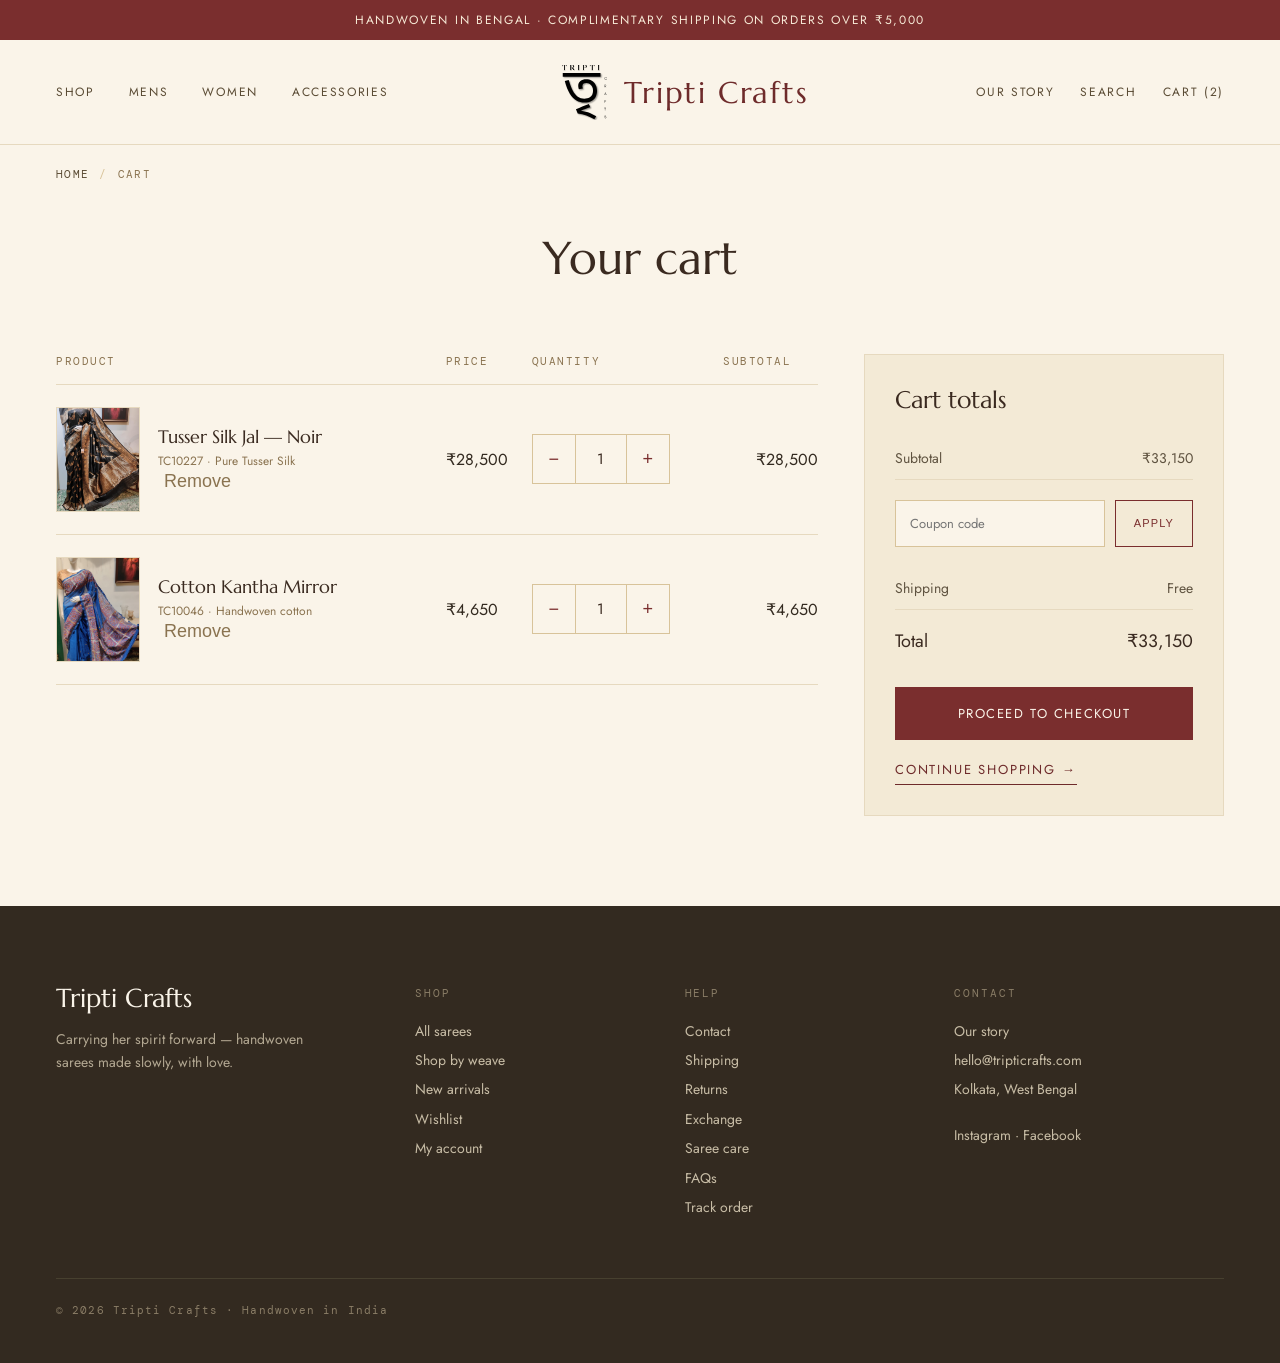
==== commit 608ec68d: "Refactor navigation links across multiple pages to streamline categories and improve user experience" ====
--- a/cart.html
+++ b/cart.html
@@ -20,9 +20,10 @@
       <svg class="icon" viewBox="0 0 24 24" fill="none" stroke="currentColor" stroke-width="1.5" stroke-linecap="round" aria-hidden="true"><path d="M3 6h18M3 12h18M3 18h18"/></svg>
     </label>
     <nav class="hdr__nav hdr__nav--left">
-      <a href="shop.html">New Arrivals</a>
-      <a href="shop.html">Sarees</a>
-      <a href="shop.html">Shop by Weave</a>
+      <a href="shop.html">Shop</a>
+      <a href="shop.html">Mens</a>
+      <a href="shop.html">Women</a>
+      <a href="shop.html">Accessories</a>
     </nav>
     <a href="index.html" class="hdr__brand"><img src="logo.svg" class="hdr__logo" alt=""><span>Tripti Crafts</span></a>
     <nav class="hdr__nav hdr__nav--right">
@@ -48,13 +49,10 @@
   </div>
 
   <nav class="mcats" aria-label="Browse categories">
-    <a href="shop.html">New Arrivals</a>
-    <a href="shop.html">Tussar</a>
-    <a href="shop.html">Kalamkari</a>
-    <a href="shop.html">Kantha</a>
-    <a href="shop.html">Khadi</a>
-    <a href="shop.html">Pure Silk</a>
-    <a href="shop.html">Kota</a>
+    <a href="shop.html">Collections</a>
+    <a href="shop.html">Mens</a>
+    <a href="shop.html">Women</a>
+    <a href="shop.html">Accessories</a>
   </nav>
 </div>
 
@@ -203,5 +201,6 @@
 })();
 
 </script>
+<script src="scroll-hint.js"></script>
 </body>
 </html>
--- a/warm-heritage.css
+++ b/warm-heritage.css
@@ -203,8 +203,9 @@
 .hero__body { max-width: 400px; font-size: 16px; line-height: 1.7; color: var(--ink-body); margin: 30px 0 38px; }
 .btn-row { display: flex; gap: 16px; align-items: center; }
 
-.hero__img { min-height: 620px; }
+.hero__img { min-height: 620px; overflow: hidden; }
 .hero__img .ph__cap { margin: 30px; }
+.hero__img > img, .hero__slide > img { position: absolute; inset: 0; width: 100%; height: 100%; object-fit: cover; display: block; }
 
 /* hero slider */
 .hero__slider { position: relative; overflow: hidden; touch-action: pan-y; cursor: grab; }
@@ -239,6 +240,7 @@
 
 @media (prefers-reduced-motion: reduce) {
   .hero__track { transition: none !important; }
+  .filmstrip__track { animation: none !important; }
 }
 .orn-frame { position: absolute; top: 22px; left: 22px; right: 22px; bottom: 22px; border: 1px solid var(--orn-line); pointer-events: none; }
 .orn-corner { position: absolute; width: 26px; height: 26px; }
@@ -255,10 +257,13 @@
 /* story ribbon */
 .story { display: grid; grid-template-columns: .9fr 1.1fr; align-items: stretch; padding: 40px 56px 90px; }
 .story__img {
+  position: relative;
   min-height: 460px;
   background: repeating-linear-gradient(45deg,var(--ph-g),var(--ph-g) 12px,var(--ph-h) 12px,var(--ph-h) 24px);
   margin-right: 56px;
-}
+  overflow: hidden;
+}
+.story__img > img { position: absolute; inset: 0; width: 100%; height: 100%; object-fit: cover; display: block; }
 .story__text { display: flex; flex-direction: column; justify-content: center; }
 .story__title {
   font-family: 'Marcellus', serif;
@@ -274,9 +279,18 @@
 .weave { background: var(--cream-warm); padding: 82px 56px; }
 .weave__head { text-align: center; margin-bottom: 52px; }
 .weave__head .eyebrow { margin-bottom: 14px; }
-.weave__grid { display: grid; grid-template-columns: repeat(6,1fr); gap: 26px; }
-.weave__item { text-align: center; }
+.weave__grid {
+  display: flex;
+  gap: 26px;
+  overflow-x: auto;
+  scroll-snap-type: x proximity;
+  padding-bottom: 8px;
+  scrollbar-width: none;
+}
+.weave__grid::-webkit-scrollbar { display: none; }
+.weave__item { flex: 0 0 150px; text-align: center; scroll-snap-align: start; }
 .weave__circle {
+  width: 150px;
   aspect-ratio: 1;
   border-radius: 50%;
   background: repeating-linear-gradient(135deg,var(--ph-i),var(--ph-i) 9px,var(--ph-j) 9px,var(--ph-j) 18px);
@@ -331,7 +345,9 @@
   background: repeating-linear-gradient(45deg,var(--maroon-shade),var(--maroon-shade) 13px,var(--maroon-tint) 13px,var(--maroon-tint) 26px);
   display: flex;
   align-items: flex-end;
-}
+  overflow: hidden;
+}
+.makers__img > img { position: absolute; inset: 0; width: 100%; height: 100%; object-fit: cover; display: block; }
 .makers__img .ph__cap { margin: 18px; }
 .makers__text { padding: 88px 56px; display: flex; flex-direction: column; justify-content: center; }
 .makers__text .eyebrow { margin-bottom: 22px; }
@@ -344,6 +360,59 @@
 .values__cell:last-child { border-right: 0; }
 .values__diamond { display: block; width: 8px; height: 8px; background: var(--green); transform: rotate(45deg); margin: 0 auto 14px; }
 .values__label { font-size: 13px; letter-spacing: .1em; text-transform: uppercase; color: color-mix(in srgb, var(--green) 55%, var(--ink-muted)); }
+
+/* instagram — film strip */
+.insta { padding: 88px 0 96px; text-align: center; background: var(--maroon-shade); color: var(--on-maroon); }
+.insta__head { margin-bottom: 44px; padding: 0 56px; }
+.insta__head .section-title { color: var(--gold-pale); }
+.insta__head .eyebrow { margin-bottom: 14px; color: var(--gold-light); }
+.insta__handle { display: inline-block; margin-top: 16px; font-family: 'DM Mono', monospace; font-size: 13px; letter-spacing: .12em; color: var(--gold-light); }
+
+.filmstrip { overflow: hidden; width: 100%; }
+.filmstrip__track {
+  display: flex; align-items: stretch;
+  width: max-content;
+  animation: insta-scroll 48s linear infinite;
+}
+.filmstrip:hover .filmstrip__track { animation-play-state: paused; }
+/* two identical sets sit side by side; shifting by one set loops seamlessly */
+@keyframes insta-scroll {
+  from { transform: translateX(0); }
+  to   { transform: translateX(-50%); }
+}
+.insta__tile {
+  position: relative;
+  flex: 0 0 auto; width: 270px; aspect-ratio: 9 / 16; height: auto;
+  margin-right: 14px; border-radius: 10px;
+  align-items: flex-end; overflow: hidden;
+}
+.insta__tile > img { position: absolute; inset: 0; width: 100%; height: 100%; object-fit: cover; display: block; }
+.insta__reel {
+  position: absolute; top: 14px; right: 14px; z-index: 2;
+  width: 30px; height: 30px; border-radius: 50%;
+  display: flex; align-items: center; justify-content: center;
+  color: var(--cream); background: rgba(94,37,37,.5);
+}
+.insta__reel svg { width: 15px; height: 15px; display: block; margin-left: 2px; }
+.insta__cap {
+  position: absolute; left: 22px; bottom: 22px; z-index: 2;
+  font-family: 'DM Mono', monospace; font-size: 12px;
+  letter-spacing: .22em; text-transform: uppercase; color: var(--on-maroon);
+  background: rgba(94,37,37,.55); padding: 5px 10px;
+}
+.insta__icon {
+  position: absolute; top: 16px; right: 16px; z-index: 2;
+  color: var(--cream); opacity: 0;
+  transition: opacity .3s ease;
+}
+.insta__icon svg { width: 22px; height: 22px; display: block; }
+.insta__tile::before {
+  content: ''; position: absolute; inset: 0;
+  background: var(--scrim-dark); opacity: 0;
+  transition: opacity .3s ease;
+}
+.insta__tile:hover::before, .insta__tile:hover .insta__icon { opacity: 1; }
+.insta__cta { display: inline-block; margin-top: 44px; color: var(--gold-pale); }
 
 /* newsletter section */
 .newsletter-sec { background: var(--cream-warm); padding: 88px 56px; text-align: center; }
@@ -442,12 +511,13 @@
 .chapter--warm { background: var(--cream-warm); padding-top: 60px; }
 .chapter__media { align-self: stretch; }
 .chapter__img {
+  position: relative;
   min-height: 480px; height: 100%;
   background: repeating-linear-gradient(45deg,var(--ph-g),var(--ph-g) 12px,var(--ph-h) 12px,var(--ph-h) 24px);
   align-items: flex-end;
   overflow: hidden;
 }
-.chapter__img img { width: 100%; height: 100%; object-fit: cover; display: block; }
+.chapter__img img { position: absolute; inset: 0; width: 100%; height: 100%; object-fit: cover; display: block; }
 .chapter--rev .chapter__media { order: 2; }
 .chapter__text { max-width: 520px; }
 .chapter__num { font-family: 'DM Mono', monospace; font-size: 12px; letter-spacing: .18em; text-transform: uppercase; color: var(--green); margin: 0 0 18px; }
@@ -487,7 +557,8 @@
 .threads__head .eyebrow { margin-bottom: 14px; }
 .threads__lead { font-size: 16px; line-height: 1.8; color: var(--ink-body); margin: 18px 0 0; }
 .threads__grid { display: grid; grid-template-columns: repeat(3,1fr); gap: 30px; max-width: 1080px; margin: 0 auto; }
-.thread__img { aspect-ratio: 4/5; background: repeating-linear-gradient(135deg,var(--ph-i),var(--ph-i) 10px,var(--ph-j) 10px,var(--ph-j) 20px); align-items: flex-end; }
+.thread__img { position: relative; aspect-ratio: 4/5; overflow: hidden; background: repeating-linear-gradient(135deg,var(--ph-i),var(--ph-i) 10px,var(--ph-j) 10px,var(--ph-j) 20px); align-items: flex-end; }
+.thread__img > img { position: absolute; inset: 0; width: 100%; height: 100%; object-fit: cover; display: block; }
 .thread__region { font-family: 'DM Mono', monospace; font-size: 11px; letter-spacing: .16em; text-transform: uppercase; color: var(--green-bright); margin: 18px 0 6px; }
 .thread__name { font-family: 'Marcellus', serif; font-weight: 400; font-size: 25px; margin: 0 0 10px; color: var(--ink-heading); }
 .thread__note { font-size: 14px; line-height: 1.7; color: var(--ink-body); margin: 0; }
@@ -524,6 +595,25 @@
 .lexicon__item:last-child { border-right: 0; }
 .lexicon__bn { display: block; font-family: 'Noto Serif Bengali', serif; font-size: 30px; color: var(--green); margin-bottom: 8px; }
 .lexicon__en { font-family: 'DM Mono', monospace; font-size: 11px; letter-spacing: .12em; text-transform: uppercase; color: color-mix(in srgb, var(--green) 55%, var(--ink-muted)); }
+
+/* stacked story chapters — sticky pile on scroll (à la card stack) */
+.story-stack { position: relative; z-index: 0; }
+.story-stack > section {
+  position: sticky;
+  top: 0;
+  border-top-left-radius: 26px;
+  border-top-right-radius: 26px;
+  box-shadow: 0 -16px 40px rgba(51, 42, 32, .13);
+}
+/* opaque backgrounds so each incoming card fully hides the one beneath */
+.story-stack > .chapter { background: var(--cream); }
+.story-stack > .chapter--warm { background: var(--cream-warm); }
+.story-stack > .belief { background: color-mix(in srgb, var(--green) 9%, var(--cream)); border-top: 0; border-bottom: 0; }
+/* stagger the pin so each card's top edge peeks — the stack reads as layers */
+.story-stack > section:nth-child(1) { top: 0; }
+.story-stack > section:nth-child(2) { top: 26px; }
+.story-stack > section:nth-child(3) { top: 52px; }
+.story-stack > section:nth-child(4) { top: 78px; }
 
 /* ===== Responsive ===== */
 @media (max-width: 768px) {
@@ -546,6 +636,9 @@
   .chapter__title { font-size: 28px; }
   .chapter__quote { text-align: left; font-size: 18px; }
 
+  /* keep the story sections in normal flow on small screens */
+  .story-stack > section { position: static; top: auto; border-radius: 0; box-shadow: none; }
+
   .belief { padding: 48px 24px; }
   .belief__title { font-size: 28px; }
   .belief__body { font-size: 15px; }
@@ -570,8 +663,38 @@
 
   .lexicon { grid-template-columns: 1fr 1fr; }
   .lexicon__item:nth-child(2) { border-right: 0; }
+  .lexicon__item:last-child { grid-column: 1 / -1; border-right: 0; }
   .lexicon__item { border-bottom: 1px solid color-mix(in srgb, var(--green) 16%, var(--line)); }
   .lexicon__item:nth-last-child(-n+1) { border-bottom: 0; }
+}
+
+/* ---- horizontal-scroll affordance ----
+   JS wraps each swipeable rail in .scroller and adds --more / --back only when
+   the rail actually overflows. The wrapper stays inert (display:contents) while
+   everything fits, so it never touches layout; the moment content overflows —
+   at ANY viewport, desktop or phone — it becomes a positioned box that paints
+   edge fades + chevrons signalling there is more to scroll. Same behaviour and
+   same indicators everywhere; hidden only when nothing is clipped. */
+.scroller { display: contents; --scroll-fade: #faf4e9; }
+.weave .scroller { --scroll-fade: #f3ead6; }
+
+.scroller--more, .scroller--back { display: block; position: relative; }
+
+.scroller--more::after, .scroller--back::before {
+  content: ""; position: absolute; top: 0; bottom: 0; width: 64px;
+  pointer-events: none; z-index: 6;
+}
+.scroller--more::after {
+  right: 0;
+  background:
+    url("data:image/svg+xml,%3Csvg xmlns='http://www.w3.org/2000/svg' width='20' height='34' viewBox='0 0 24 24' fill='none' stroke='%237a2e2e' stroke-width='2.5' stroke-linecap='round' stroke-linejoin='round'%3E%3Cpath d='m9 6 6 6-6 6'/%3E%3C/svg%3E") no-repeat right 16px center,
+    linear-gradient(to left, var(--scroll-fade), transparent);
+}
+.scroller--back::before {
+  left: 0;
+  background:
+    url("data:image/svg+xml,%3Csvg xmlns='http://www.w3.org/2000/svg' width='20' height='34' viewBox='0 0 24 24' fill='none' stroke='%237a2e2e' stroke-width='2.5' stroke-linecap='round' stroke-linejoin='round'%3E%3Cpath d='m15 6-6 6 6 6'/%3E%3C/svg%3E") no-repeat left 16px center,
+    linear-gradient(to right, var(--scroll-fade), transparent);
 }
 
 @media (max-width: 768px) {
@@ -701,10 +824,24 @@
   .story__title { font-size: 32px; }
   .body { font-size: 14px; }
 
-  .weave { padding: 44px 24px; }
-  .weave__head { margin-bottom: 28px; }
+  .weave { padding: 44px 0 44px 24px; }
+  .weave__head { margin-bottom: 28px; padding-right: 24px; }
   .section-title { font-size: 30px; }
-  .weave__grid { grid-template-columns: repeat(3,1fr); gap: 18px; }
+  .weave__grid {
+    display: flex;
+    grid-template-columns: none;
+    gap: 14px;
+    overflow-x: auto;
+    scroll-snap-type: x proximity;
+    -webkit-overflow-scrolling: touch;
+    padding-right: 24px;
+    scrollbar-width: none;
+  }
+  .weave__grid::-webkit-scrollbar { display: none; }
+  /* ~4 circles across, with a peek of the next; the % basis makes them
+     scale fluidly with viewport width instead of using a fixed size. */
+  .weave__item { flex: 0 0 21%; scroll-snap-align: start; }
+  .weave__circle { width: 100%; }
   .weave__label { font-size: 11px; }
 
   .favourites { padding: 44px 0 44px 24px; }
@@ -729,6 +866,12 @@
   .values { grid-template-columns: 1fr 1fr; }
   .values__cell:nth-child(2) { border-right: 0; }
   .values__cell { border-bottom: 1px solid var(--line); }
+
+  .insta { padding: 56px 0 60px; }
+  .insta__head { margin-bottom: 28px; padding: 0 24px; }
+  .insta__tile { width: 180px; margin-right: 10px; }
+  .insta__cap { left: 12px; bottom: 12px; font-size: 10px; letter-spacing: .16em; padding: 4px 7px; }
+  .insta__cta { margin-top: 30px; }
 
   .newsletter-sec { padding: 48px 24px; }
   .newsletter-sec__title { font-size: 28px; }
@@ -1081,7 +1224,35 @@
 
   .cart-page, .checkout-page { grid-template-columns: 1fr; gap: 30px; }
   .cart_totals, .order-review { position: static; }
-  .shop_table th:nth-child(2), .shop_table td:nth-child(2) { display: none; }
+
+  /* cart: the order-history table (account) keeps its default look; the
+     cart line-item table stacks into cards so nothing runs off-screen */
+  .cart-page .shop_table thead { display: none; }
+  .cart-page .shop_table,
+  .cart-page .shop_table tbody { display: block; width: 100%; }
+  .cart-page .shop_table tr {
+    position: relative;
+    display: grid;
+    grid-template-columns: 1fr auto;
+    grid-template-areas: "info sub" "qty sub";
+    align-items: start;
+    column-gap: 14px;
+    row-gap: 12px;
+    padding: 20px 0;
+    padding-left: 86px;               /* room for the absolute thumbnail */
+    border-bottom: 1px solid var(--line);
+  }
+  .cart-page .shop_table td { display: block; padding: 0; border: 0; }
+  .cart-page .shop_table td:nth-child(1) { grid-area: info; }   /* product */
+  .cart-page .shop_table td:nth-child(2) { display: none; }     /* unit price col */
+  .cart-page .shop_table td:nth-child(3) { grid-area: qty; align-self: center; }
+  .cart-page .shop_table td:nth-child(4) { grid-area: sub; align-self: center; font-size: 15px; color: var(--ink-heading); white-space: nowrap; }
+  .cart-page .cart-item { display: block; }
+  .cart-page .cart-item__img { position: absolute; left: 0; top: 20px; width: 72px; margin: 0; }
+
+  /* smaller quantity stepper so rows never overflow narrow screens */
+  .quantity button { width: 38px; height: 44px; }
+  .quantity input { width: 44px; height: 44px; }
 
   .account-auth { grid-template-columns: 1fr; gap: 22px; }
   .auth-card { padding: 30px 24px; }
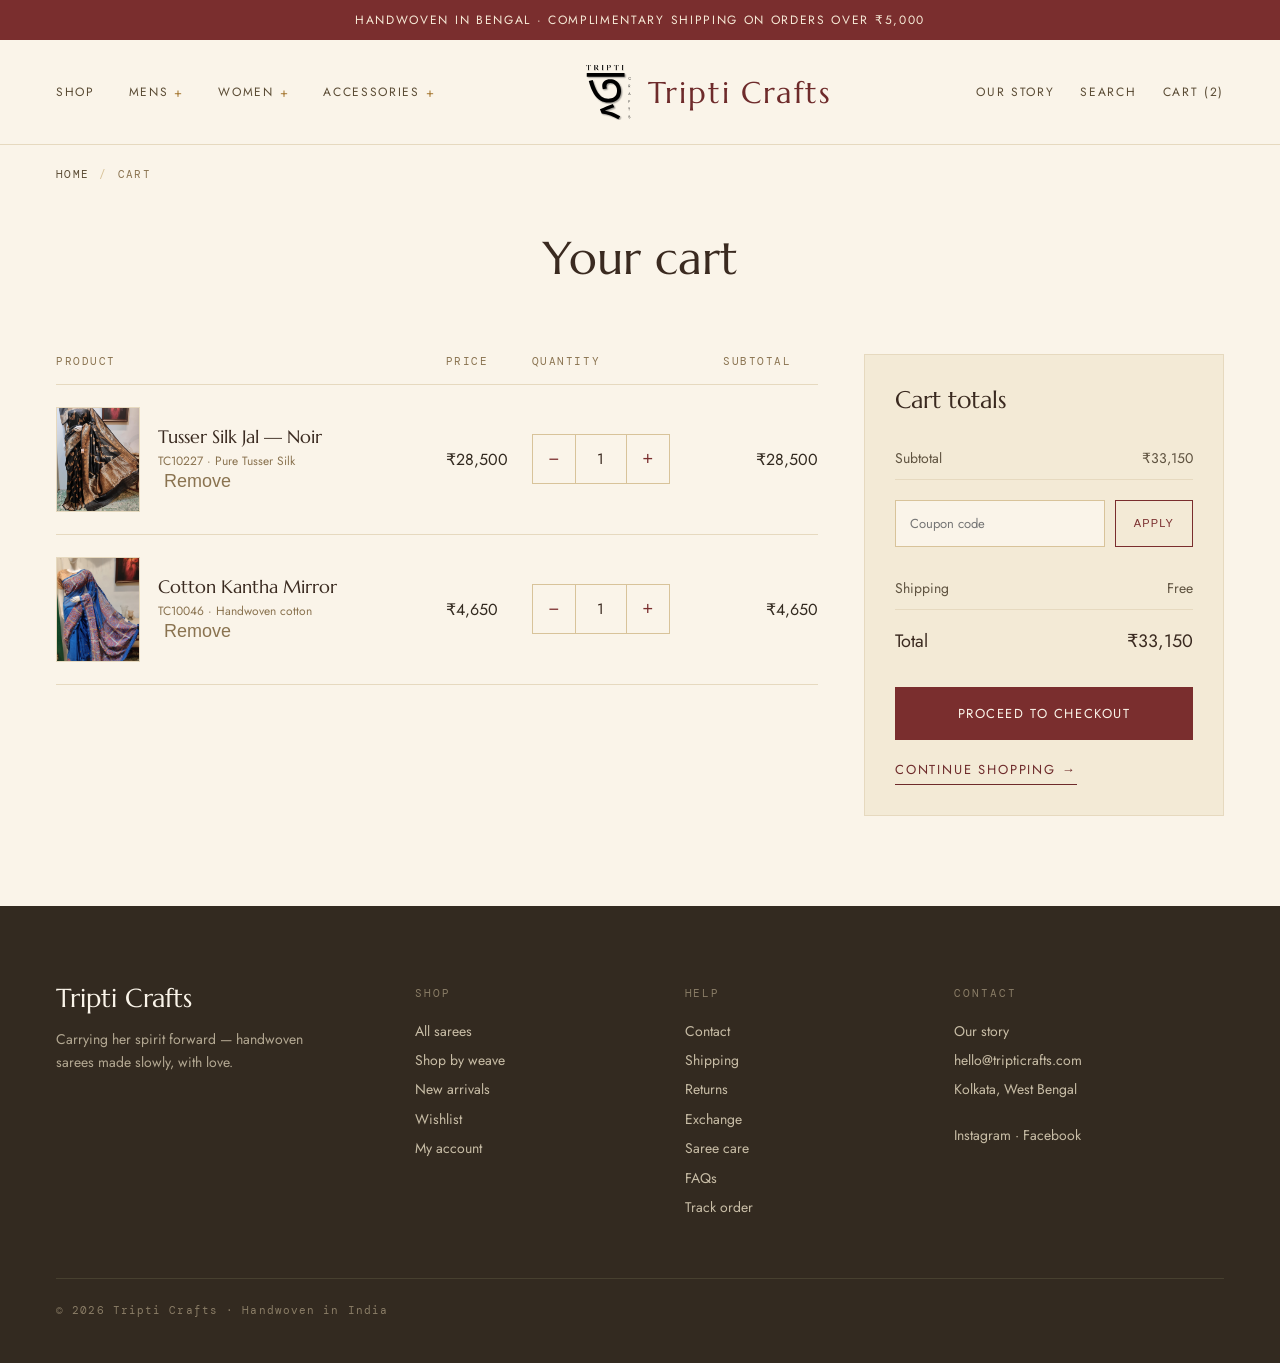
==== commit 7ada078c: "Refactor navigation structure and styles for improved accessibility and organization - Updated `trac" ====
--- a/cart.html
+++ b/cart.html
@@ -21,9 +21,36 @@
     </label>
     <nav class="hdr__nav hdr__nav--left">
       <a href="shop.html">Shop</a>
-      <a href="shop.html">Mens</a>
-      <a href="shop.html">Women</a>
-      <a href="shop.html">Accessories</a>
+      <div class="navgroup">
+        <input type="checkbox" id="nav-mens" class="navgroup__toggle" hidden>
+        <label for="nav-mens" class="navgroup__head">Mens</label>
+        <div class="navgroup__menu">
+          <a href="shop.html">Panjabi</a>
+          <a href="shop.html">Lower</a>
+          <a href="shop.html">Johar Coat</a>
+          <a href="shop.html">Dhooti</a>
+        </div>
+      </div>
+      <div class="navgroup">
+        <input type="checkbox" id="nav-women" class="navgroup__toggle" hidden>
+        <label for="nav-women" class="navgroup__head">Women</label>
+        <div class="navgroup__menu">
+          <a href="shop.html">Sarees</a>
+          <a href="shop.html">Kurti</a>
+          <a href="shop.html">Kaftan</a>
+          <a href="shop.html">Salwar Suits</a>
+          <a href="shop.html">Dupatta / Stole</a>
+          <a href="shop.html">Ladies Jacket</a>
+        </div>
+      </div>
+      <div class="navgroup">
+        <input type="checkbox" id="nav-acc" class="navgroup__toggle" hidden>
+        <label for="nav-acc" class="navgroup__head">Accessories</label>
+        <div class="navgroup__menu">
+          <a href="shop.html">Jewelry</a>
+          <a href="shop.html">Bags</a>
+        </div>
+      </div>
     </nav>
     <a href="index.html" class="hdr__brand"><img src="logo.svg" class="hdr__logo" alt=""><span>Tripti Crafts</span></a>
     <nav class="hdr__nav hdr__nav--right">
--- a/warm-heritage.css
+++ b/warm-heritage.css
@@ -61,8 +61,11 @@
   --orn-line:      rgba(169,125,58,.6);
 }
 * { box-sizing: border-box; }
+html { overflow-x: hidden; }
 body {
   margin: 0;
+  overflow-x: hidden;
+  max-width: 100%;
   -webkit-font-smoothing: antialiased;
   text-rendering: optimizeLegibility;
   font-family: 'Jost', sans-serif;
@@ -177,6 +180,34 @@
 .hdr__nav a { color: var(--ink-muted); }
 .hdr__nav--right { gap: 26px; }
 .hdr__burger, .hdr__cart { display: none; }
+
+/* expandable nav groups (Mens / Women / Accessories) — desktop: hover dropdown */
+.navgroup { position: relative; display: inline-flex; align-items: center; }
+.navgroup__head {
+  display: inline-flex; align-items: center; gap: 6px;
+  color: var(--ink-muted); cursor: pointer;
+}
+.navgroup__head::after {
+  content: "+"; font-family: 'Jost', sans-serif; font-size: 13px;
+  font-weight: 400; line-height: 1; color: var(--gold);
+}
+/* transparent bridge so the pointer can travel into the dropdown */
+.navgroup::after { content: ""; position: absolute; top: 100%; left: 0; right: 0; height: 16px; }
+.navgroup__menu {
+  display: none;
+  position: absolute; top: calc(100% + 16px); left: 50%; transform: translateX(-50%);
+  min-width: 190px; flex-direction: column;
+  background: var(--cream); border: 1px solid var(--line);
+  box-shadow: 0 16px 36px rgba(51,42,32,.13);
+  padding: 8px 0; z-index: 60;
+  text-transform: none; letter-spacing: .02em; font-size: 13px;
+}
+.navgroup__menu a { padding: 10px 20px; color: var(--ink-muted); white-space: nowrap; }
+.navgroup__menu a:hover { color: var(--maroon); background: color-mix(in srgb, var(--gold) 9%, transparent); }
+.navgroup:hover > .navgroup__menu,
+.navgroup__toggle:checked ~ .navgroup__menu { display: flex; }
+.navgroup:hover > .navgroup__head::after,
+.navgroup__toggle:checked ~ .navgroup__head::after { content: "\2013"; color: var(--maroon); }
 .icon { width: 22px; height: 22px; display: block; }
 
 /* mobile-only header extras — hidden on desktop */
@@ -722,6 +753,23 @@
   .hdr__nav--right { display: none; }
   .nav-toggle:checked ~ .hdr .hdr__nav--left { display: flex; }
 
+  /* nav groups on mobile: inline tap-accordion (no hover dropdown) */
+  .navgroup { position: static; display: block; width: 100%; border-top: 1px solid var(--line); }
+  .navgroup::after { content: none; }
+  .navgroup__head {
+    display: flex; align-items: center; justify-content: space-between;
+    padding: 13px 0; width: 100%;
+  }
+  .navgroup__head::after { content: "+"; font-size: 20px; color: var(--maroon); }
+  .navgroup__menu {
+    position: static; transform: none; display: none;
+    min-width: 0; background: transparent; border: 0; box-shadow: none;
+    margin: 0; padding: 0 0 10px 14px; font-size: 14px;
+  }
+  .navgroup__menu a { padding: 9px 0; }
+  .navgroup:hover > .navgroup__menu { display: none; }
+  .navgroup__toggle:checked ~ .navgroup__menu { display: flex; }
+
   /* mobile header stack: header + search + categories — scrolls with the page */
   .topbar { background: var(--cream); }
   .hdr { border-bottom: 0; }
@@ -936,6 +984,8 @@
 .shop-layout { display: grid; grid-template-columns: 250px 1fr; gap: 46px; align-items: start; }
 
 .widget-area { position: sticky; top: 20px; }
+/* filter drawer chrome — only used on mobile, hidden on desktop */
+.filter-open, .filter-backdrop, .widget-area__head { display: none; }
 .widget { margin-bottom: 34px; border-bottom: 1px solid var(--line); padding-bottom: 26px; }
 .widget:last-child { border-bottom: 0; }
 .widget__title {
@@ -944,8 +994,26 @@
   letter-spacing: .18em;
   text-transform: uppercase;
   color: var(--ink-faint);
-  margin: 0 0 16px;
-}
+  margin: 0;
+  display: flex;
+  align-items: center;
+  justify-content: space-between;
+  gap: 12px;
+  cursor: pointer;
+  user-select: none;
+}
+/* +/– expand indicator (shared visual language with the nav groups) */
+.widget__title::after {
+  content: "+";
+  font-family: 'Jost', sans-serif;
+  font-size: 18px;
+  font-weight: 300;
+  line-height: 1;
+  color: var(--maroon);
+}
+.widget__toggle:checked ~ .widget__title::after { content: "\2013"; }
+.widget__body { display: none; margin-top: 16px; }
+.widget__toggle:checked ~ .widget__body { display: block; }
 .widget ul { list-style: none; margin: 0; padding: 0; }
 .widget li { margin-bottom: 11px; }
 .widget li a {
@@ -966,6 +1034,41 @@
 /* price radio list */
 .filter-radio { display: flex; align-items: center; gap: 9px; font-size: 14px; color: var(--ink-muted); margin-bottom: 10px; cursor: pointer; }
 .filter-radio input { accent-color: var(--maroon); }
+
+/* long attribute lists (e.g. Technique) scroll within a fixed height */
+.widget--scroll ul { max-height: 232px; overflow-y: auto; scrollbar-width: thin; padding-right: 4px; }
+
+/* dual-handle price slider */
+.price-slider { padding-top: 4px; }
+.price-slider__rail { position: relative; height: 26px; }
+.price-slider__rail::before {
+  content: ""; position: absolute; left: 0; right: 0; top: 50%; height: 3px;
+  transform: translateY(-50%); background: var(--line-gold); border-radius: 3px;
+}
+.price-slider__fill {
+  position: absolute; top: 50%; height: 3px; transform: translateY(-50%);
+  background: var(--maroon); border-radius: 3px;
+}
+.price-slider__input {
+  -webkit-appearance: none; appearance: none; pointer-events: none;
+  position: absolute; left: 0; top: 0; width: 100%; height: 26px;
+  margin: 0; background: transparent;
+}
+.price-slider__input::-webkit-slider-thumb {
+  -webkit-appearance: none; appearance: none; pointer-events: auto; cursor: pointer;
+  width: 18px; height: 18px; border-radius: 50%;
+  background: var(--cream); border: 2px solid var(--maroon);
+  box-shadow: 0 1px 3px rgba(51,42,32,.25);
+}
+.price-slider__input::-moz-range-thumb {
+  pointer-events: auto; cursor: pointer;
+  width: 18px; height: 18px; border-radius: 50%;
+  background: var(--cream); border: 2px solid var(--maroon); box-shadow: 0 1px 3px rgba(51,42,32,.25);
+}
+.price-slider__values {
+  display: flex; justify-content: space-between; margin-top: 12px;
+  font-family: "DM Mono", monospace; font-size: 13px; color: var(--ink-muted);
+}
 
 /* result count + ordering bar */
 .shop-toolbar {
@@ -1192,21 +1295,53 @@
   .woocommerce { padding: 22px 24px 60px; }
 
   .shop-layout { grid-template-columns: 1fr; gap: 0; }
+
+  /* off-canvas filter drawer (standard mobile e-commerce pattern) */
   .widget-area {
-    position: static;
-    display: flex; gap: 12px; overflow-x: auto; scrollbar-width: none;
-    margin-bottom: 22px; padding-bottom: 6px;
-  }
-  .widget-area::-webkit-scrollbar { display: none; }
-  .widget {
-    flex: 0 0 auto; margin: 0; padding: 0; border: 0;
-  }
-  .widget > ul, .widget .swatch-list, .widget .filter-radio { display: none; }
-  .widget__title {
-    margin: 0; border: 1px solid var(--line-gold); border-radius: 999px;
-    padding: 10px 16px; white-space: nowrap;
-  }
-  .shop-toolbar { flex-direction: column; gap: 12px; align-items: stretch; }
+    position: fixed; top: 0; left: 0; bottom: 0; z-index: 60;
+    width: 86%; max-width: 340px;
+    background: var(--cream); box-shadow: 4px 0 30px rgba(51,42,32,.18);
+    padding: 20px 22px calc(28px + env(safe-area-inset-bottom));
+    overflow-y: auto; -webkit-overflow-scrolling: touch;
+    transform: translateX(-100%); transition: transform .28s cubic-bezier(.4,0,.2,1);
+    visibility: hidden;
+  }
+  .filter-toggle:checked ~ .widget-area { transform: translateX(0); visibility: visible; }
+
+  .filter-backdrop {
+    position: fixed; inset: 0; z-index: 55; background: rgba(51,42,32,.42);
+    opacity: 0; pointer-events: none; transition: opacity .28s ease;
+  }
+  .filter-toggle:checked ~ .filter-backdrop { opacity: 1; pointer-events: auto; }
+
+  .widget-area__head {
+    display: flex; align-items: center; justify-content: space-between;
+    margin-bottom: 22px; padding-bottom: 14px; border-bottom: 1px solid var(--line);
+  }
+  .widget-area__title {
+    font-family: "Marcellus", serif; font-size: 22px; color: var(--ink);
+  }
+  .widget-area__close {
+    display: inline-flex; padding: 6px; margin: -6px; cursor: pointer; color: var(--ink-muted);
+  }
+  .widget-area__close .icon { width: 22px; height: 22px; }
+
+  /* filter groups stack in the drawer; each stays an accordion (see base
+     .widget__toggle / .widget__body rules) so desktop + mobile behave alike */
+  .widget { margin: 0 0 26px; padding: 0 0 22px; border-bottom: 1px solid var(--line); }
+  .widget:last-child { border-bottom: 0; }
+  .widget--scroll ul { max-height: none; overflow: visible; }
+
+  /* the "Filters" trigger in the toolbar */
+  .filter-open {
+    display: inline-flex; align-items: center; gap: 9px; align-self: flex-start;
+    border: 1px solid var(--line-gold); border-radius: 999px;
+    padding: 11px 20px; font-size: 13px; letter-spacing: .1em; text-transform: uppercase;
+    color: var(--ink); background: var(--cream); cursor: pointer;
+  }
+  .filter-open .icon { width: 18px; height: 18px; color: var(--maroon); }
+
+  .shop-toolbar { flex-direction: column; gap: 14px; align-items: stretch; }
   ul.products { grid-template-columns: repeat(2,1fr); gap: 22px 16px; }
 
   .single-product-main { grid-template-columns: 1fr; gap: 30px; }
